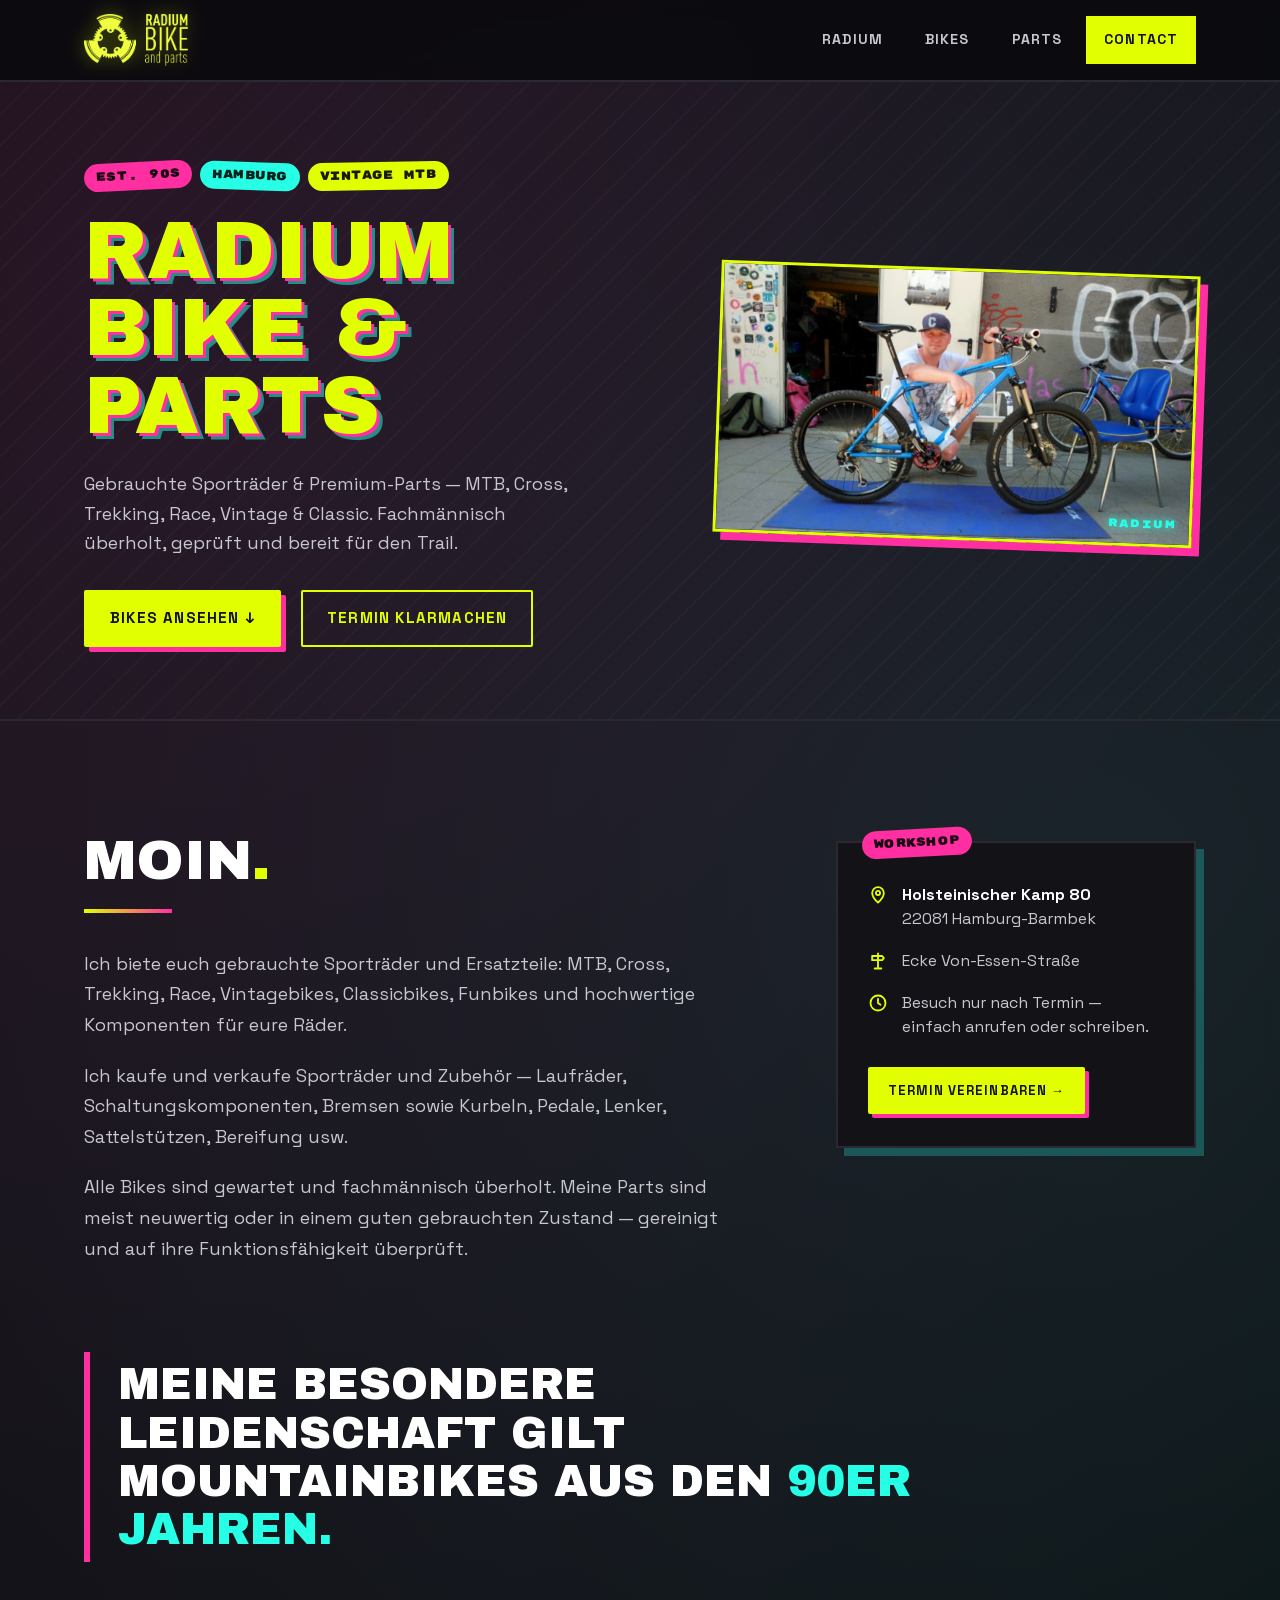
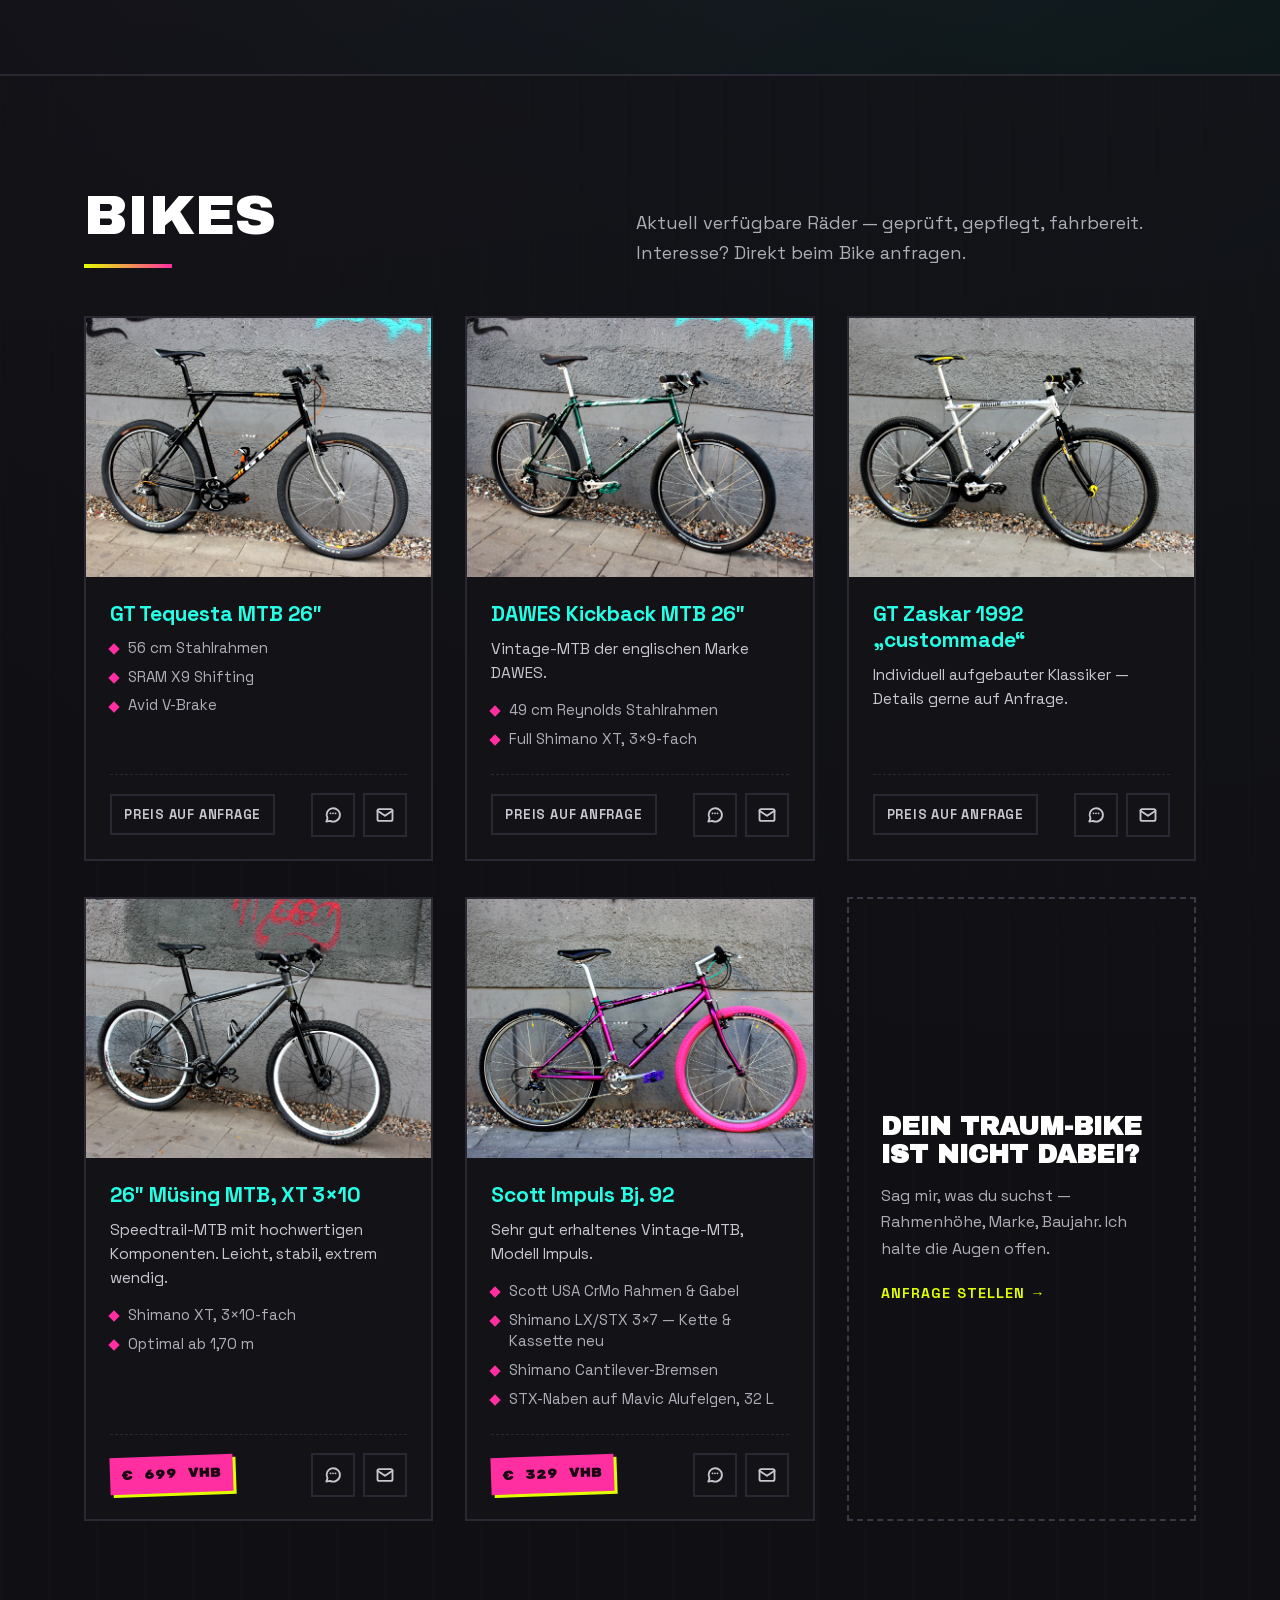
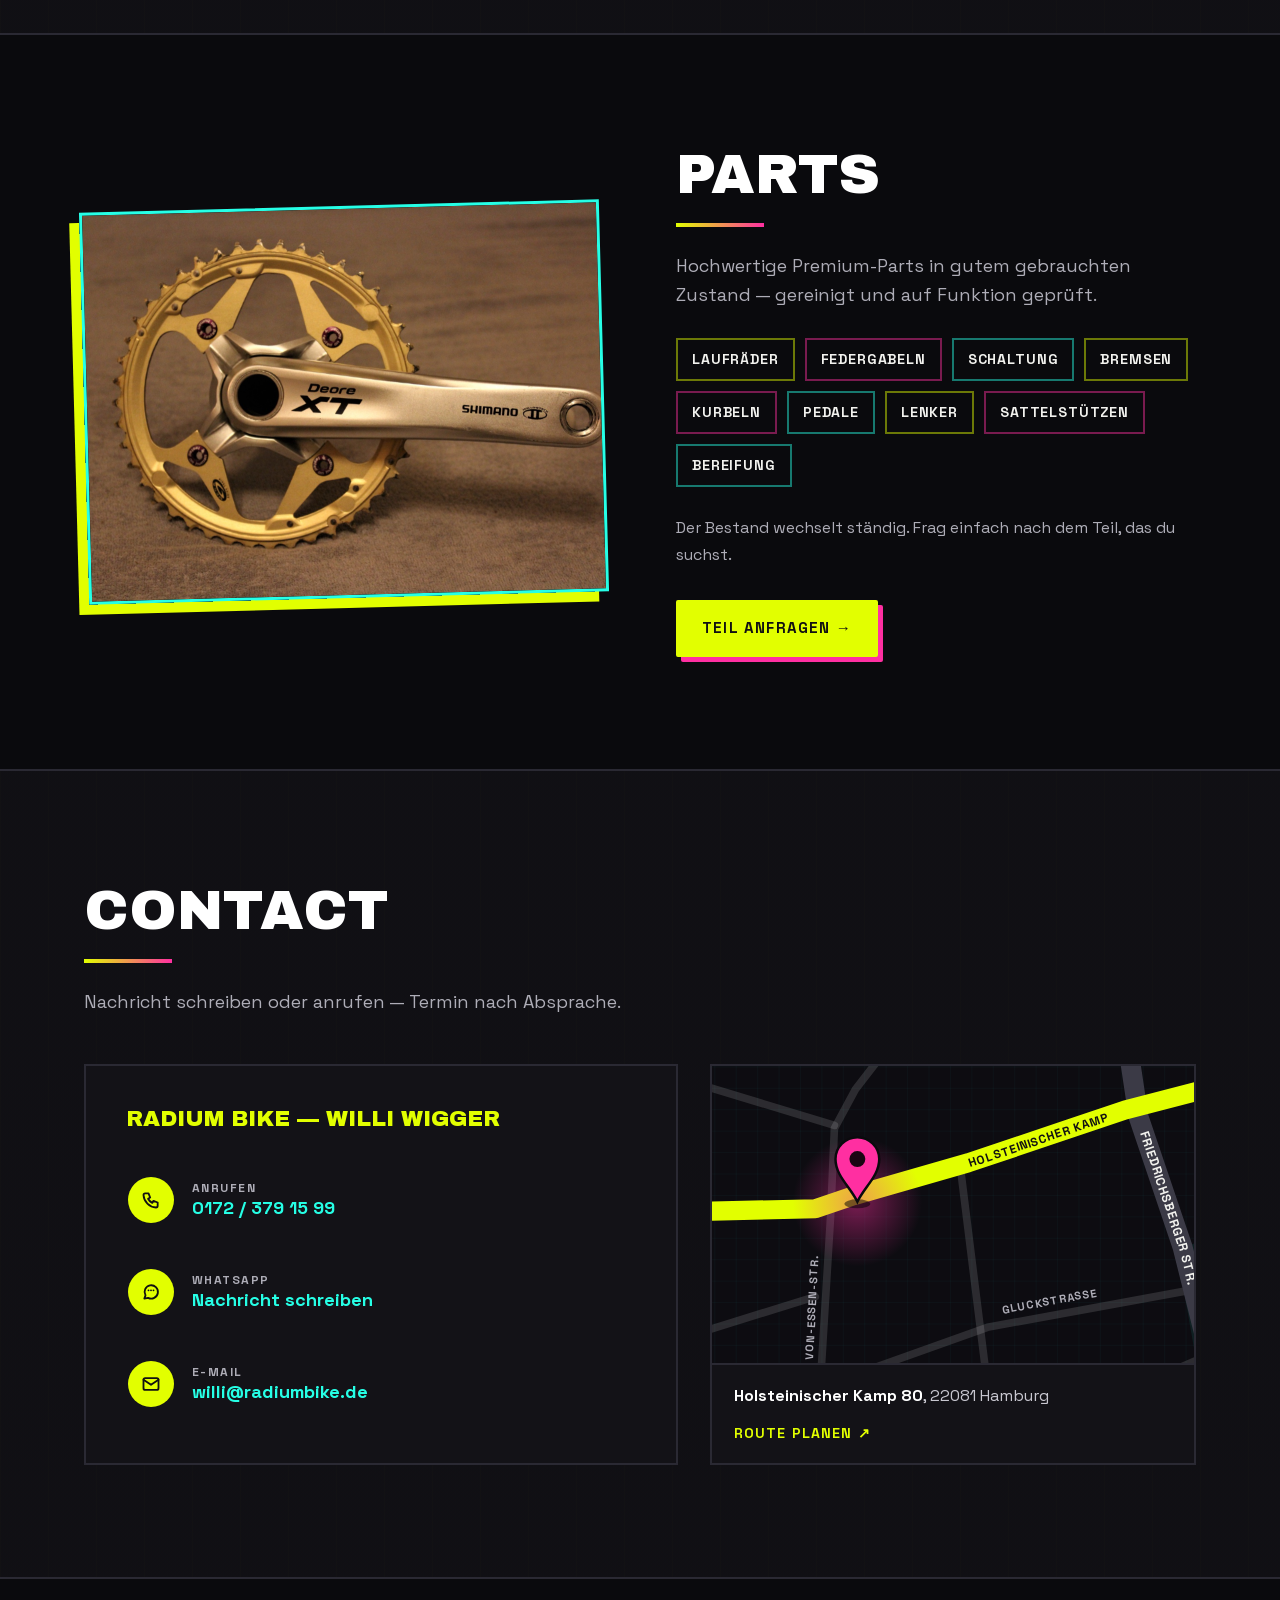
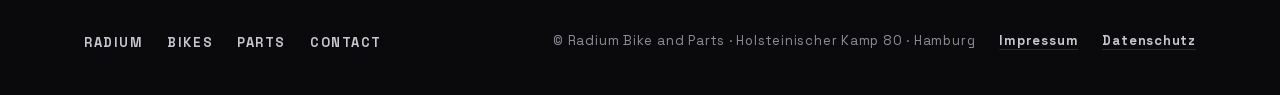
==== index.html @ e215816f "Radium Bike website One-page site (V4 design) with Impressum and Datenschutz, self-hosted fonts, noi" ====
<!DOCTYPE html>
<html lang="de">
<head>
<meta charset="UTF-8">
<meta name="viewport" content="width=device-width, initial-scale=1.0">
<title>Radium Bike &amp; Parts — Vintage MTB Hamburg</title>
<meta name="robots" content="noindex, nofollow">
<meta name="description" content="Gebrauchte Sporträder und Premium-Parts aus Hamburg-Barmbek. MTB, Cross, Trekking, Race, Vintage und Classic — fachmännisch überholt.">
<link rel="icon" href="favicon.ico" sizes="any">
<link rel="icon" type="image/png" href="assets/img/favicon-192.png" sizes="192x192">
<link rel="apple-touch-icon" href="assets/img/apple-touch-icon.png">
<link rel="preload" href="assets/fonts/space-grotesk-latin.woff2" as="font" type="font/woff2" crossorigin>
<link rel="preload" href="assets/fonts/archivo-black-latin.woff2" as="font" type="font/woff2" crossorigin>
<link rel="stylesheet" href="assets/css/style.css">
</head>
<body>

<svg width="0" height="0" style="position:absolute" aria-hidden="true">
  <symbol id="i-pin" viewBox="0 0 24 24"><path d="M12 21s-7-6.2-7-11.5A7 7 0 0 1 19 9.5C19 14.8 12 21 12 21z"/><circle cx="12" cy="9.5" r="2.5"/></symbol>
  <symbol id="i-phone" viewBox="0 0 24 24"><path d="M5 4h4l2 5-2.5 1.5a11 11 0 0 0 5 5L15 13l5 2v4a2 2 0 0 1-2 2A16 16 0 0 1 3 6a2 2 0 0 1 2-2"/></symbol>
  <symbol id="i-mail" viewBox="0 0 24 24"><rect x="3" y="5" width="18" height="14" rx="2"/><path d="m3 7 9 6 9-6"/></symbol>
  <symbol id="i-chat" viewBox="0 0 24 24"><path d="M4 20l1.4-4A8 8 0 1 1 8.5 19z"/><path d="M9 10h.01M12 10h.01M15 10h.01"/></symbol>
  <symbol id="i-clock" viewBox="0 0 24 24"><circle cx="12" cy="12" r="9"/><path d="M12 7v5l3 2"/></symbol>
  <symbol id="i-sign" viewBox="0 0 24 24"><path d="M12 3v18M8 21h8"/><path d="M5 6h12l2 2.5-2 2.5H5z"/></symbol>
</svg>

<header class="site-header">
  <div class="container header-row">
    <a class="logo" href="#top" aria-label="Radium Bike — nach oben"><img src="assets/img/logo.png" alt="Radium Bike"></a>
    <nav aria-label="Hauptnavigation">
      <button class="hamburger" aria-label="Menü öffnen" aria-expanded="false" aria-controls="nav-list">☰</button>
      <ul class="nav-list" id="nav-list">
        <li><a href="#radium">Radium</a></li>
        <li><a href="#bikes">Bikes</a></li>
        <li><a href="#parts">Parts</a></li>
        <li><a href="#contact" class="nav-cta">Contact</a></li>
      </ul>
    </nav>
  </div>
</header>

<main id="top">

  <!-- HERO -->
  <section class="hero">
    <div class="container hero-grid">
      <div class="hero-text">
        <div class="tag-row">
          <span class="sticker pink">Est. 90s</span>
          <span class="sticker cyan">Hamburg</span>
          <span class="sticker yellow">Vintage MTB</span>
        </div>
        <h1 class="display">Radium<br>Bike &amp;<br>Parts</h1>
        <p class="lead">Gebrauchte Sporträder &amp; Premium-Parts — MTB, Cross, Trekking, Race, Vintage &amp; Classic. Fachmännisch überholt, geprüft und bereit für den Trail.</p>
        <div class="btn-row">
          <a class="btn" href="#bikes">Bikes ansehen ↓</a>
          <a class="btn btn-ghost" href="#contact">Termin klarmachen</a>
        </div>
      </div>
      <div class="hero-photo">
        <img src="assets/img/hero-willi.jpg" alt="Willi Wigger mit einem blauen Mountainbike vor seinem Workshop" width="1200" height="676">
      </div>
    </div>
  </section>

  <!-- RADIUM / ABOUT -->
  <section id="radium" class="section">
    <div class="container about-grid">
      <div>
        <h2 class="section-title display">Moin<span class="glow">.</span></h2>
        <div class="divider"></div>
        <div class="prose">
          <p>Ich biete euch gebrauchte Sporträder und Ersatzteile: MTB, Cross, Trekking, Race, Vintagebikes, Classicbikes, Funbikes und hochwertige Komponenten für eure Räder.</p>
          <p>Ich kaufe und verkaufe Sporträder und Zubehör — Laufräder, Schaltungskomponenten, Bremsen sowie Kurbeln, Pedale, Lenker, Sattelstützen, Bereifung usw.</p>
          <p>Alle Bikes sind gewartet und fachmännisch überholt. Meine Parts sind meist neuwertig oder in einem guten gebrauchten Zustand — gereinigt und auf ihre Funktionsfähigkeit überprüft.</p>
        </div>
      </div>
      <aside class="info-card" aria-label="Workshop">
        <span class="sticker pink info-sticker">Workshop</span>
        <ul class="info-list">
          <li><svg class="ico"><use href="#i-pin"/></svg><span><strong>Holsteinischer Kamp 80</strong><br>22081 Hamburg-Barmbek</span></li>
          <li><svg class="ico"><use href="#i-sign"/></svg><span>Ecke Von-Essen-Straße</span></li>
          <li><svg class="ico"><use href="#i-clock"/></svg><span>Besuch nur nach Termin — einfach anrufen oder schreiben.</span></li>
        </ul>
        <a class="btn btn-small" href="#contact">Termin vereinbaren →</a>
      </aside>
    </div>
    <div class="container">
      <blockquote class="pull display">Meine besondere Leidenschaft gilt Mountainbikes aus den <span>90er Jahren.</span></blockquote>
    </div>
  </section>

  <!-- BIKES -->
  <section id="bikes" class="section section-alt">
    <div class="container">
      <div class="section-head">
        <div>
          <h2 class="section-title display">Bikes</h2>
          <div class="divider"></div>
        </div>
        <p class="section-sub">Aktuell verfügbare Räder — geprüft, gepflegt, fahrbereit. Interesse? Direkt beim Bike anfragen.</p>
      </div>

      <div class="grid">
        <article class="card" data-bike="GT Tequesta MTB 26″">
          <div class="thumb"><img src="assets/img/gt-tequesta.jpg" alt="GT Tequesta MTB 26 Zoll, schwarz" loading="lazy" width="1600" height="1067"></div>
          <div class="body">
            <h3>GT Tequesta MTB 26″</h3>
            <ul class="specs">
              <li>56 cm Stahlrahmen</li>
              <li>SRAM X9 Shifting</li>
              <li>Avid V-Brake</li>
            </ul>
            <div class="card-foot">
              <span class="price ask">Preis auf Anfrage</span>
              <div class="card-actions">
                <a class="act wa" href="https://wa.me/491723791599" aria-label="Per WhatsApp anfragen"><svg class="ico"><use href="#i-chat"/></svg></a>
                <a class="act mail" href="mailto:willi@radiumbike.de" aria-label="Per E-Mail anfragen"><svg class="ico"><use href="#i-mail"/></svg></a>
              </div>
            </div>
          </div>
        </article>

        <article class="card" data-bike="DAWES Kickback MTB 26″">
          <div class="thumb"><img src="assets/img/dawes-kickback.jpg" alt="DAWES Kickback MTB 26 Zoll, grün" loading="lazy" width="1600" height="1067"></div>
          <div class="body">
            <h3>DAWES Kickback MTB 26″</h3>
            <p class="card-lead">Vintage-MTB der englischen Marke DAWES.</p>
            <ul class="specs">
              <li>49 cm Reynolds Stahlrahmen</li>
              <li>Full Shimano XT, 3×9-fach</li>
            </ul>
            <div class="card-foot">
              <span class="price ask">Preis auf Anfrage</span>
              <div class="card-actions">
                <a class="act wa" href="https://wa.me/491723791599" aria-label="Per WhatsApp anfragen"><svg class="ico"><use href="#i-chat"/></svg></a>
                <a class="act mail" href="mailto:willi@radiumbike.de" aria-label="Per E-Mail anfragen"><svg class="ico"><use href="#i-mail"/></svg></a>
              </div>
            </div>
          </div>
        </article>

        <article class="card" data-bike="GT Zaskar 1992 custommade">
          <div class="thumb">
            <img src="assets/img/gt-zaskar.jpg" alt="GT Zaskar von 1992, custommade" loading="lazy" width="1600" height="1066">
          </div>
          <div class="body">
            <h3>GT Zaskar 1992 „custommade“</h3>
            <p class="card-lead">Individuell aufgebauter Klassiker — Details gerne auf Anfrage.</p>
            <div class="card-foot">
              <span class="price ask">Preis auf Anfrage</span>
              <div class="card-actions">
                <a class="act wa" href="https://wa.me/491723791599" aria-label="Per WhatsApp anfragen"><svg class="ico"><use href="#i-chat"/></svg></a>
                <a class="act mail" href="mailto:willi@radiumbike.de" aria-label="Per E-Mail anfragen"><svg class="ico"><use href="#i-mail"/></svg></a>
              </div>
            </div>
          </div>
        </article>

        <article class="card" data-bike="26″ Müsing MTB, XT 3×10">
          <div class="thumb">
            <img src="assets/img/muesing-mtb.jpg" alt="Müsing MTB 26 Zoll" loading="lazy" width="1600" height="1066">
          </div>
          <div class="body">
            <h3>26″ Müsing MTB, XT 3×10</h3>
            <p class="card-lead">Speedtrail-MTB mit hochwertigen Komponenten. Leicht, stabil, extrem wendig.</p>
            <ul class="specs">
              <li>Shimano XT, 3×10-fach</li>
              <li>Optimal ab 1,70 m</li>
            </ul>
            <div class="card-foot">
              <span class="price">€ 699 VHB</span>
              <div class="card-actions">
                <a class="act wa" href="https://wa.me/491723791599" aria-label="Per WhatsApp anfragen"><svg class="ico"><use href="#i-chat"/></svg></a>
                <a class="act mail" href="mailto:willi@radiumbike.de" aria-label="Per E-Mail anfragen"><svg class="ico"><use href="#i-mail"/></svg></a>
              </div>
            </div>
          </div>
        </article>

        <article class="card" data-bike="Scott Impuls Bj. 92">
          <div class="thumb">
            <img src="assets/img/scott-impuls.jpg" alt="Scott Impuls von 1992, 47 cm Stahlrahmen" loading="lazy" width="1600" height="1066">
          </div>
          <div class="body">
            <h3>Scott Impuls Bj. 92</h3>
            <p class="card-lead">Sehr gut erhaltenes Vintage-MTB, Modell Impuls.</p>
            <ul class="specs">
              <li>Scott USA CrMo Rahmen &amp; Gabel</li>
              <li>Shimano LX/STX 3×7 — Kette &amp; Kassette neu</li>
              <li>Shimano Cantilever-Bremsen</li>
              <li>STX-Naben auf Mavic Alufelgen, 32 L</li>
            </ul>
            <div class="card-foot">
              <span class="price">€ 329 VHB</span>
              <div class="card-actions">
                <a class="act wa" href="https://wa.me/491723791599" aria-label="Per WhatsApp anfragen"><svg class="ico"><use href="#i-chat"/></svg></a>
                <a class="act mail" href="mailto:willi@radiumbike.de" aria-label="Per E-Mail anfragen"><svg class="ico"><use href="#i-mail"/></svg></a>
              </div>
            </div>
          </div>
        </article>

        <a class="card card-cta" href="#contact">
          <h3>Dein Traum-Bike ist nicht dabei?</h3>
          <p>Sag mir, was du suchst — Rahmenhöhe, Marke, Baujahr. Ich halte die Augen offen.</p>
          <span class="card-cta-link">Anfrage stellen →</span>
        </a>
      </div>
    </div>
  </section>

  <!-- PARTS -->
  <section id="parts" class="section">
    <div class="container parts-grid">
      <div class="parts-photo">
        <img src="assets/img/parts.jpg" alt="Fahrradteile im Workshop" loading="lazy" width="1600" height="1066">
      </div>
      <div>
        <h2 class="section-title display">Parts</h2>
        <div class="divider"></div>
        <p class="section-sub">Hochwertige Premium-Parts in gutem gebrauchten Zustand — gereinigt und auf Funktion geprüft.</p>
        <ul class="part-tags" aria-label="Teile-Kategorien">
          <li>Laufräder</li>
          <li>Federgabeln</li>
          <li>Schaltung</li>
          <li>Bremsen</li>
          <li>Kurbeln</li>
          <li>Pedale</li>
          <li>Lenker</li>
          <li>Sattelstützen</li>
          <li>Bereifung</li>
        </ul>
        <p class="parts-note">Der Bestand wechselt ständig. Frag einfach nach dem Teil, das du suchst.</p>
        <a class="btn" href="#contact">Teil anfragen →</a>
      </div>
    </div>
  </section>

  <!-- CONTACT -->
  <section id="contact" class="section section-alt">
    <div class="container">
      <h2 class="section-title display">Contact</h2>
      <div class="divider"></div>
      <p class="section-sub">Nachricht schreiben oder anrufen — Termin nach Absprache.</p>

      <div class="contact-grid">
        <div class="contact-panel">
          <h3 class="display">Radium Bike — Willi Wigger</h3>
          <a class="contact-row" href="tel:+491723791599">
            <span class="icon"><svg class="ico"><use href="#i-phone"/></svg></span>
            <span><small>Anrufen</small>0172 / 379 15 99</span>
          </a>
          <a class="contact-row" href="https://wa.me/491723791599">
            <span class="icon"><svg class="ico"><use href="#i-chat"/></svg></span>
            <span><small>WhatsApp</small>Nachricht schreiben</span>
          </a>
          <a class="contact-row" href="mailto:willi@radiumbike.de">
            <span class="icon"><svg class="ico"><use href="#i-mail"/></svg></span>
            <span><small>E-Mail</small>willi@radiumbike.de</span>
          </a>
        </div>

        <a class="map-card" href="https://www.openstreetmap.org/search?query=Holsteinischer%20Kamp%2080%2C%2022081%20Hamburg" target="_blank" rel="noopener">
          <div class="map-art" aria-hidden="true">
            <svg class="map-svg" viewBox="330 160 1260 790" preserveAspectRatio="xMidYMid slice">
              <defs>
                <pattern id="map-grid" width="56" height="56" patternUnits="userSpaceOnUse">
                  <path d="M56 0H0V56" fill="none" stroke="rgba(38,255,230,.07)" stroke-width="2"/>
                </pattern>
                <radialGradient id="map-glow">
                  <stop offset="0" stop-color="#ff2fa1" stop-opacity=".45"/>
                  <stop offset="1" stop-color="#ff2fa1" stop-opacity="0"/>
                </radialGradient>
              </defs>
              <rect width="1640" height="1018" fill="#0d0c11"/>
              <rect width="1640" height="1018" fill="url(#map-grid)"/>
              <!-- park -->
              <path class="park" d="M1545 650 L1640 610 L1640 1018 L1610 1018 Z"/>
              <!-- side streets (unlabelled context) -->
              <g class="street">
                <path d="M0 125 L650 322"/>
                <path d="M440 20 L790 108"/>
                <path d="M612 1018 L640 560 L650 330 L705 228 L790 118 L850 0"/>
                <path d="M100 925 L600 770"/>
                <path d="M580 1018 L1050 850 L1640 742"/>
                <path d="M978 422 L1052 1018"/>
                <path d="M0 605 L110 1018"/>
                <path d="M1420 1012 L1640 918"/>
                <path d="M1440 140 L1640 105"/>
              </g>
              <!-- Friedrichsberger Straße (major road) -->
              <path id="map-fb" class="street-major" d="M1400 0 L1445 300 L1560 640 L1640 960"/>
              <!-- Holsteinischer Kamp (highlighted) -->
              <path id="map-hk" class="street-main" d="M0 528 L260 548 L600 540 L700 506 L1000 420 L1410 282 L1640 222"/>
              <!-- labels: main roads carry their name inside the road band -->
              <g class="label">
                <text class="on-main" dominant-baseline="central"><textPath href="#map-hk" startOffset="1020">Holsteinischer Kamp</textPath></text>
                <text class="on-major" dominant-baseline="central"><textPath href="#map-fb" startOffset="345">Friedrichsberger Str.</textPath></text>
                <text transform="translate(594 935) rotate(-87)">Von-Essen-Str.</text>
                <text transform="translate(1090 815) rotate(-10.5)">Gluckstraße</text>
              </g>
              <!-- pin: Holsteinischer Kamp 80, corner Von-Essen-Straße -->
              <g transform="translate(710 522) scale(1.3)">
                <circle r="130" fill="url(#map-glow)"/>
                <ellipse cx="0" cy="4" rx="26" ry="9" fill="rgba(0,0,0,.5)"/>
                <path d="M0 0 C-14 -30 -44 -52 -44 -86 A44 44 0 0 1 44 -86 C44 -52 14 -30 0 0 Z" fill="#ff2fa1" stroke="#0a0a0d" stroke-width="5"/>
                <circle cx="0" cy="-86" r="16" fill="#1a0512"/>
              </g>
            </svg>
          </div>
          <div class="map-info">
            <span><strong>Holsteinischer Kamp 80</strong>, 22081 Hamburg</span>
            <span class="map-link">Route planen ↗</span>
          </div>
        </a>
      </div>
    </div>
  </section>

</main>

<footer class="site-footer">
  <div class="container footer-row">
    <ul class="footer-nav">
      <li><a href="#radium">Radium</a></li>
      <li><a href="#bikes">Bikes</a></li>
      <li><a href="#parts">Parts</a></li>
      <li><a href="#contact">Contact</a></li>
    </ul>
    <div class="footer-legal">
      <p>© Radium Bike and Parts · Holsteinischer Kamp 80 · Hamburg</p>
      <a href="impressum.html">Impressum</a>
      <a href="datenschutz.html">Datenschutz</a>
    </div>
  </div>
</footer>

<script>
  // Mobile menu
  const navList = document.querySelector('.nav-list');
  const hamburger = document.querySelector('.hamburger');
  hamburger.addEventListener('click', () => {
    const open = navList.classList.toggle('open');
    hamburger.setAttribute('aria-expanded', open);
  });
  navList.querySelectorAll('a').forEach(a => a.addEventListener('click', () => {
    navList.classList.remove('open');
    hamburger.setAttribute('aria-expanded', 'false');
  }));

  // Prefill inquiry links with the bike name
  document.querySelectorAll('.card[data-bike]').forEach(card => {
    const text = `Moin Willi, ich interessiere mich für das ${card.dataset.bike}. Ist es noch zu haben?`;
    card.querySelector('.act.wa').href = 'https://wa.me/491723791599?text=' + encodeURIComponent(text);
    card.querySelector('.act.mail').href =
      'mailto:willi@radiumbike.de?subject=' + encodeURIComponent('Anfrage: ' + card.dataset.bike) +
      '&body=' + encodeURIComponent(text);
  });

  // Scroll-spy: highlight the section currently in view
  const navLinks = [...navList.querySelectorAll('a')];
  const sections = [...document.querySelectorAll('main section[id]')];
  function updateActive() {
    const line = window.innerHeight * 0.4;
    const atBottom = window.innerHeight + window.scrollY >= document.documentElement.scrollHeight - 4;
    let current = atBottom ? sections[sections.length - 1] : null;
    if (!current) sections.forEach(s => { if (s.getBoundingClientRect().top <= line) current = s; });
    navLinks.forEach(l => l.classList.toggle('active', !!current && l.getAttribute('href') === '#' + current.id));
  }
  window.addEventListener('scroll', updateActive, { passive: true });
  window.addEventListener('resize', updateActive);
  updateActive();
</script>
</body>
</html>
---- assets/css/style.css ----
/* Self-hosted fonts (latin subset, SIL Open Font License) — no requests to Google */
@font-face{font-family:'Archivo Black';font-style:normal;font-weight:400;font-display:swap;
  src:url('../fonts/archivo-black-latin.woff2') format('woff2');}
@font-face{font-family:'Rubik Mono One';font-style:normal;font-weight:400;font-display:swap;
  src:url('../fonts/rubik-mono-one-latin.woff2') format('woff2');}
@font-face{font-family:'Space Grotesk';font-style:normal;font-weight:300 700;font-display:swap;
  src:url('../fonts/space-grotesk-latin.woff2') format('woff2');}

:root{
  --black:#0a0a0d;
  --panel:#131217;
  --panel-2:#0f0e13;
  --neon-yellow:#e2ff00;
  --neon-pink:#ff2fa1;
  --neon-cyan:#26ffe6;
  --line:#2a2933;
  --text:#f2f2ee;
  --text-2:#c8c7d0;
  --text-3:#aeadb7;
  --gutter:24px;
  --header-h:82px;
  --section-y:112px;
}
*{box-sizing:border-box;}
html{scroll-behavior:smooth;scroll-padding-top:var(--header-h);}
@media (prefers-reduced-motion:reduce){html{scroll-behavior:auto;}*{transition:none !important;}}
body{
  margin:0;background:var(--black);color:var(--text);
  font-family:'Space Grotesk',sans-serif;font-size:17px;line-height:1.65;
  background-image:
    radial-gradient(circle at 15% 6%, rgba(255,47,161,.12), transparent 40%),
    radial-gradient(circle at 85% 18%, rgba(38,255,230,.10), transparent 45%);
  background-repeat:no-repeat;
}
a{color:inherit;text-decoration:none;}
img{max-width:100%;height:auto;display:block;}
ul{list-style:none;margin:0;padding:0;}
.display{font-family:'Archivo Black',sans-serif;text-transform:uppercase;font-weight:400;}
:focus-visible{outline:3px solid var(--neon-cyan);outline-offset:3px;}
.ico{width:20px;height:20px;fill:none;stroke:currentColor;stroke-width:2.2;stroke-linecap:round;stroke-linejoin:round;flex-shrink:0;}

.container{max-width:1160px;margin:0 auto;padding-inline:var(--gutter);}

/* HEADER */
.site-header{
  position:sticky;top:0;z-index:900;
  background:rgba(10,10,13,.88);backdrop-filter:blur(8px);-webkit-backdrop-filter:blur(8px);
  border-bottom:2px solid var(--line);
}
.header-row{position:relative;display:flex;align-items:center;justify-content:space-between;gap:16px;padding-block:14px;}
.logo img{height:52px;width:auto;filter:drop-shadow(0 0 10px rgba(226,255,0,.35));}
.nav-list{display:flex;gap:6px;}
.nav-list a{
  display:block;padding:10px 16px;font-weight:700;font-size:14px;letter-spacing:.08em;
  color:var(--text-2);border:2px solid transparent;text-transform:uppercase;transition:color .15s,border-color .15s;
}
.nav-list a:hover{color:var(--neon-cyan);}
.nav-list a.active{border-color:var(--neon-yellow);color:var(--neon-yellow);}
.nav-list a.nav-cta{background:var(--neon-yellow);color:#111;border-color:var(--neon-yellow);}
.nav-list a.nav-cta:hover,.nav-list a.nav-cta.active{background:transparent;color:var(--neon-yellow);}
.hamburger{display:none;background:none;border:0;color:var(--neon-yellow);font-size:28px;line-height:1;cursor:pointer;padding:6px 8px;}

/* BUTTONS */
.btn{
  display:inline-flex;align-items:center;gap:10px;
  background:var(--neon-yellow);color:#111;border:2px solid var(--neon-yellow);
  font-weight:700;font-size:15px;letter-spacing:.08em;text-transform:uppercase;
  padding:14px 24px;border-radius:2px;
  box-shadow:5px 5px 0 var(--neon-pink);transition:transform .15s, box-shadow .15s;
}
.btn:hover{transform:translate(-2px,-2px);box-shadow:7px 7px 0 var(--neon-pink);}
.btn-ghost{background:transparent;color:var(--neon-yellow);box-shadow:none;}
.btn-ghost:hover{box-shadow:5px 5px 0 var(--neon-cyan);}
.btn-small{font-size:13px;padding:11px 18px;box-shadow:4px 4px 0 var(--neon-pink);}
.btn-row{display:flex;flex-wrap:wrap;gap:18px 20px;}

/* STICKERS */
.sticker{
  font-family:'Rubik Mono One',sans-serif;font-size:12px;letter-spacing:.02em;line-height:1.3;
  padding:6px 12px;border-radius:20px;transform:rotate(-3deg);display:inline-block;text-transform:uppercase;
}
.sticker.pink{background:var(--neon-pink);color:#1a0512;}
.sticker.cyan{background:var(--neon-cyan);color:#03211d;transform:rotate(2deg);}
.sticker.yellow{background:var(--neon-yellow);color:#1a1a00;transform:rotate(-1deg);}

/* HERO */
.hero{
  position:relative;overflow:hidden;padding:80px 0 72px;
  background:repeating-linear-gradient(135deg, rgba(255,255,255,.025) 0 2px, transparent 2px 22px);
  border-bottom:2px solid var(--line);
}
.hero-grid{display:grid;grid-template-columns:1.1fr .9fr;gap:48px;align-items:center;}
.tag-row{display:flex;gap:8px;flex-wrap:wrap;margin-bottom:22px;}
.hero h1{
  font-size:clamp(44px, 6.4vw, 84px);line-height:.95;margin:0 0 24px;
  color:var(--neon-yellow);
  text-shadow:3px 3px 0 var(--neon-pink), 6px 6px 0 rgba(38,255,230,.5);
}
.lead{color:var(--text-2);font-size:18px;max-width:500px;margin:0 0 32px;}
.hero-photo{
  position:relative;border:3px solid var(--neon-yellow);
  box-shadow:8px 8px 0 var(--neon-pink);transform:rotate(2deg);overflow:hidden;
}
.hero-photo img{width:100%;filter:contrast(1.08) saturate(1.15);}
.hero-photo::after{
  content:'RADIUM';font-family:'Rubik Mono One',sans-serif;font-size:11px;
  position:absolute;bottom:10px;right:12px;color:var(--neon-cyan);
  letter-spacing:.15em;text-shadow:0 0 8px rgba(38,255,230,.8);
}

/* SECTIONS */
.section{padding-block:var(--section-y);border-bottom:2px solid var(--line);}
.section-alt{background:
  linear-gradient(rgba(19,18,23,.7), rgba(19,18,23,.7)),
  repeating-linear-gradient(90deg, rgba(226,255,0,.03) 0 1px, transparent 1px 48px);}
.section-title{font-size:clamp(34px, 4.6vw, 56px);line-height:1;margin:0;color:#fff;}
.section-title .glow{color:var(--neon-yellow);}
.divider{height:4px;width:88px;background:linear-gradient(90deg,var(--neon-yellow),var(--neon-pink));margin-top:20px;}
.section-sub{color:var(--text-3);font-size:18px;max-width:560px;margin:24px 0 48px;}
.section-head{display:flex;justify-content:space-between;align-items:flex-end;gap:24px 48px;flex-wrap:wrap;margin-bottom:48px;}
.section-head .section-sub{margin:0;}

/* ABOUT */
.about-grid{display:grid;grid-template-columns:1fr 360px;gap:72px;align-items:start;}
.prose{margin-top:36px;max-width:640px;}
.prose p{color:var(--text-2);font-size:18px;line-height:1.7;margin:0;}
.prose p + p{margin-top:20px;}
.info-card{
  position:relative;background:var(--panel);border:2px solid var(--line);
  padding:40px 30px 32px;margin-top:8px;box-shadow:8px 8px 0 rgba(38,255,230,.25);
}
.info-sticker{position:absolute;top:-14px;left:24px;}
.info-list{display:grid;gap:18px;margin-bottom:28px;}
.info-list li{display:flex;gap:14px;align-items:flex-start;color:var(--text-2);font-size:16px;line-height:1.5;}
.info-list .ico{color:var(--neon-yellow);margin-top:2px;}
.info-list strong{color:#fff;}
.pull{
  margin:88px 0 0;padding:8px 0 8px 28px;border-left:6px solid var(--neon-pink);
  font-size:clamp(26px, 3.6vw, 44px);line-height:1.1;color:#fff;max-width:900px;
}
.pull span{color:var(--neon-cyan);}

/* BIKE CARDS */
.grid{display:grid;grid-template-columns:repeat(auto-fill,minmax(300px,1fr));gap:36px 32px;}
.card{
  background:var(--panel);border:2px solid var(--line);position:relative;
  display:flex;flex-direction:column;
  transition:transform .2s ease, border-color .2s ease, box-shadow .2s ease;
}
.card:hover{transform:rotate(-.6deg) translateY(-6px);border-color:var(--neon-cyan);box-shadow:8px 8px 0 rgba(255,47,161,.5);}
.card:nth-child(even):hover{transform:rotate(.6deg) translateY(-6px);}
.thumb{position:relative;aspect-ratio:4/3;overflow:hidden;background:#111;}
.thumb img{width:100%;height:100%;object-fit:cover;filter:saturate(1.1) contrast(1.05);transition:transform .4s ease;}
.card:hover .thumb img{transform:scale(1.04);}
.card .body{padding:24px 24px 22px;display:flex;flex-direction:column;flex:1;}
.card h3{font-family:'Space Grotesk',sans-serif;font-weight:700;font-size:21px;line-height:1.25;margin:0 0 10px;color:var(--neon-cyan);}
.card-lead{margin:0 0 14px;font-size:15.5px;line-height:1.55;color:var(--text-2);}
.specs{display:grid;gap:7px;margin-bottom:24px;}
.specs li{position:relative;padding-left:18px;font-size:15px;line-height:1.45;color:var(--text-3);}
.specs li::before{content:'';position:absolute;left:0;top:.55em;width:8px;height:8px;background:var(--neon-pink);transform:rotate(45deg);}
.card-foot{margin-top:auto;display:flex;align-items:center;justify-content:space-between;gap:12px;padding-top:18px;border-top:1px dashed var(--line);}
.price{
  background:var(--neon-pink);color:#1a0512;
  font-family:'Rubik Mono One',sans-serif;font-size:13px;padding:8px 12px;white-space:nowrap;
  transform:rotate(-2deg);box-shadow:3px 3px 0 var(--neon-yellow);
}
.price.ask{background:transparent;color:var(--text-2);box-shadow:none;border:2px solid var(--line);font-family:'Space Grotesk',sans-serif;font-weight:700;font-size:13px;letter-spacing:.06em;text-transform:uppercase;transform:none;}
.card-actions{display:flex;gap:8px;}
.act{
  width:44px;height:44px;display:flex;align-items:center;justify-content:center;
  border:2px solid var(--line);color:var(--text-2);transition:border-color .15s,color .15s,background .15s;
}
.act:hover{border-color:var(--neon-yellow);color:#111;background:var(--neon-yellow);}

.card-cta{
  justify-content:center;gap:14px;padding:40px 32px;border-style:dashed;border-color:#3a3945;background:transparent;
}
.card-cta h3{font-family:'Archivo Black',sans-serif;text-transform:uppercase;font-size:26px;line-height:1.1;color:#fff;margin:0;}
.card-cta p{margin:0;color:var(--text-3);font-size:16px;}
.card-cta-link{font-weight:700;letter-spacing:.08em;text-transform:uppercase;font-size:14px;color:var(--neon-yellow);margin-top:6px;}
.card-cta:hover{border-color:var(--neon-yellow);}

/* PARTS */
.parts-grid{display:grid;grid-template-columns:1fr 1fr;gap:72px;align-items:center;}
.parts-photo{border:3px solid var(--neon-cyan);box-shadow:-10px 10px 0 var(--neon-yellow);transform:rotate(-1.5deg);overflow:hidden;}
.parts-photo img{width:100%;aspect-ratio:4/3;object-fit:cover;}
#parts .section-sub{margin-bottom:28px;}
.part-tags{display:flex;flex-wrap:wrap;gap:10px;margin-bottom:28px;}
.part-tags li{
  border:2px solid var(--line);padding:8px 14px;font-weight:700;font-size:14px;letter-spacing:.06em;text-transform:uppercase;color:var(--text);
  transition:border-color .15s,color .15s;
}
.part-tags li:nth-child(3n+1){border-color:rgba(226,255,0,.45);}
.part-tags li:nth-child(3n+2){border-color:rgba(255,47,161,.45);}
.part-tags li:nth-child(3n){border-color:rgba(38,255,230,.45);}
.parts-note{color:var(--text-3);font-size:16px;margin:0 0 32px;}

/* CONTACT */
.contact-grid{display:grid;grid-template-columns:1.1fr .9fr;gap:32px;align-items:stretch;}
.contact-panel{border:2px solid var(--line);background:var(--panel);padding:40px;display:flex;flex-direction:column;gap:14px;}
.contact-panel h3{margin:0 0 14px;color:var(--neon-yellow);font-size:22px;line-height:1.2;}
.contact-row{
  display:flex;gap:18px;align-items:center;padding:14px 16px;margin-inline:-16px;
  border:2px solid transparent;transition:border-color .15s,background .15s;
}
.contact-row:hover{border-color:var(--neon-cyan);background:rgba(38,255,230,.05);}
.contact-row .icon{
  width:46px;height:46px;flex-shrink:0;display:flex;align-items:center;justify-content:center;
  background:var(--neon-yellow);color:#111;border-radius:50%;
}
.contact-row > span:last-child{display:flex;flex-direction:column;font-size:18px;font-weight:700;color:var(--neon-cyan);line-height:1.35;}
.contact-row small{font-size:12px;font-weight:700;letter-spacing:.12em;text-transform:uppercase;color:var(--text-3);}

.map-card{display:flex;flex-direction:column;border:2px solid var(--line);background:var(--panel);transition:border-color .15s;}
.map-card:hover{border-color:var(--neon-yellow);}
.map-art{position:relative;flex:1;min-height:260px;overflow:hidden;background:#0d0c11;}
.map-svg{position:absolute;inset:0;width:100%;height:100%;display:block;}
.map-svg .park{fill:rgba(38,255,230,.08);}
.map-svg .street path{fill:none;stroke:rgba(255,255,255,.13);stroke-width:20;stroke-linecap:round;stroke-linejoin:round;}
.map-svg .street-major{fill:none;stroke:#3b3a46;stroke-width:52;stroke-linecap:round;stroke-linejoin:round;}
.map-svg .street-main{fill:none;stroke:var(--neon-yellow);stroke-width:50;stroke-linecap:round;stroke-linejoin:round;}
.map-svg .label text{font-family:'Space Grotesk',sans-serif;font-weight:700;font-size:29px;letter-spacing:.08em;text-transform:uppercase;fill:#aeadb7;}
.map-svg .label .on-main{fill:#111;font-size:31px;letter-spacing:.04em;}
.map-svg .label .on-major{fill:#f2f2ee;font-size:33px;letter-spacing:.04em;}
.map-info{display:flex;justify-content:space-between;align-items:center;gap:12px;flex-wrap:wrap;padding:18px 22px;border-top:2px solid var(--line);color:var(--text-2);font-size:16px;}
.map-info strong{color:#fff;}
.map-link{font-weight:700;font-size:14px;letter-spacing:.08em;text-transform:uppercase;color:var(--neon-yellow);}

/* FOOTER */
.site-footer{padding:48px 0 40px;}
.footer-row{display:flex;align-items:center;justify-content:space-between;gap:24px;flex-wrap:wrap;}
.footer-nav{display:flex;gap:24px;flex-wrap:wrap;}
.footer-nav a{font-weight:700;font-size:13px;letter-spacing:.12em;text-transform:uppercase;color:var(--text-2);}
.footer-nav a:hover{color:var(--neon-cyan);}
.footer-legal{display:flex;align-items:center;gap:8px 24px;flex-wrap:wrap;}
.footer-legal p{margin:0;color:#8f8e98;font-size:13px;letter-spacing:.06em;}
.footer-legal a{font-size:13px;font-weight:700;letter-spacing:.06em;color:var(--text-2);text-decoration:underline;text-decoration-color:var(--line);text-underline-offset:4px;}
.footer-legal a:hover{color:var(--neon-cyan);text-decoration-color:currentColor;}

/* RESPONSIVE */
@media (max-width:980px){
  :root{--section-y:88px;}
  .about-grid{grid-template-columns:1fr;gap:48px;}
  .info-card{max-width:480px;}
  .parts-grid{grid-template-columns:1fr;gap:48px;}
  .parts-photo{max-width:560px;}
  .contact-grid{grid-template-columns:1fr;}
}
@media (max-width:820px){
  .hero{padding:48px 0 56px;}
  .hero-grid{grid-template-columns:1fr;gap:40px;}
  .hero-photo{transform:rotate(1deg);box-shadow:7px 7px 0 var(--neon-pink);}
}
@media (max-width:720px){
  :root{--gutter:20px;--header-h:70px;--section-y:64px;}
  .hamburger{display:block;}
  .logo img{height:42px;}
  .nav-list{
    display:none;position:absolute;top:calc(100% + 2px);left:calc(-1 * var(--gutter));right:calc(-1 * var(--gutter));
    flex-direction:column;gap:4px;background:var(--black);border-bottom:2px solid var(--line);padding:10px var(--gutter) 16px;
  }
  .nav-list.open{display:flex;}
  .nav-list a{text-align:center;padding:14px;}
  .btn-row .btn{flex:1 1 auto;justify-content:center;}
  .prose p{font-size:17px;}
  .section-sub{font-size:17px;margin:20px 0 36px;}
  .section-head{margin-bottom:36px;}
  .pull{margin-top:56px;padding-left:20px;border-left-width:5px;}
  .grid{grid-template-columns:1fr;gap:28px;}
  .card:hover,.card:nth-child(even):hover{transform:none;}
  .contact-panel{padding:28px 22px;}
  .map-art{min-height:0;aspect-ratio:1260/790;flex:none;}
  .contact-row > span:last-child{font-size:16px;}
  .footer-row{flex-direction:column;align-items:flex-start;}
}

/* LEGAL PAGES */
.legal{border-bottom:2px solid var(--line);min-height:calc(100vh - 260px);}
.back-link{display:inline-block;margin-bottom:32px;font-weight:700;font-size:14px;letter-spacing:.08em;text-transform:uppercase;color:var(--neon-yellow);}
.back-link:hover{color:var(--neon-cyan);}
.legal-body{max-width:680px;margin-top:40px;}
.legal-body h2{font-size:15px;font-weight:700;letter-spacing:.1em;text-transform:uppercase;color:var(--neon-cyan);margin:40px 0 10px;}
.legal-body h2:first-child{margin-top:0;}
.legal-body p{margin:0;color:var(--text-2);font-size:17px;line-height:1.7;}
.legal-body a{color:var(--neon-cyan);font-weight:700;}
.legal-body .todo{display:inline-block;background:rgba(255,47,161,.12);border:1px dashed var(--neon-pink);color:#ffb3dc;padding:6px 10px;font-size:15px;}
.legal-note{margin-top:56px !important;padding-top:20px;border-top:1px dashed var(--line);font-size:14px !important;color:var(--text-3) !important;}
.legal-body p + p{margin-top:12px;}
.legal-body ul{margin:12px 0;display:grid;gap:6px;}
.legal-body li{position:relative;padding-left:18px;color:var(--text-2);font-size:17px;line-height:1.55;}
.legal-body li::before{content:'';position:absolute;left:0;top:.6em;width:7px;height:7px;background:var(--neon-pink);transform:rotate(45deg);}
.legal-body strong{color:#fff;}
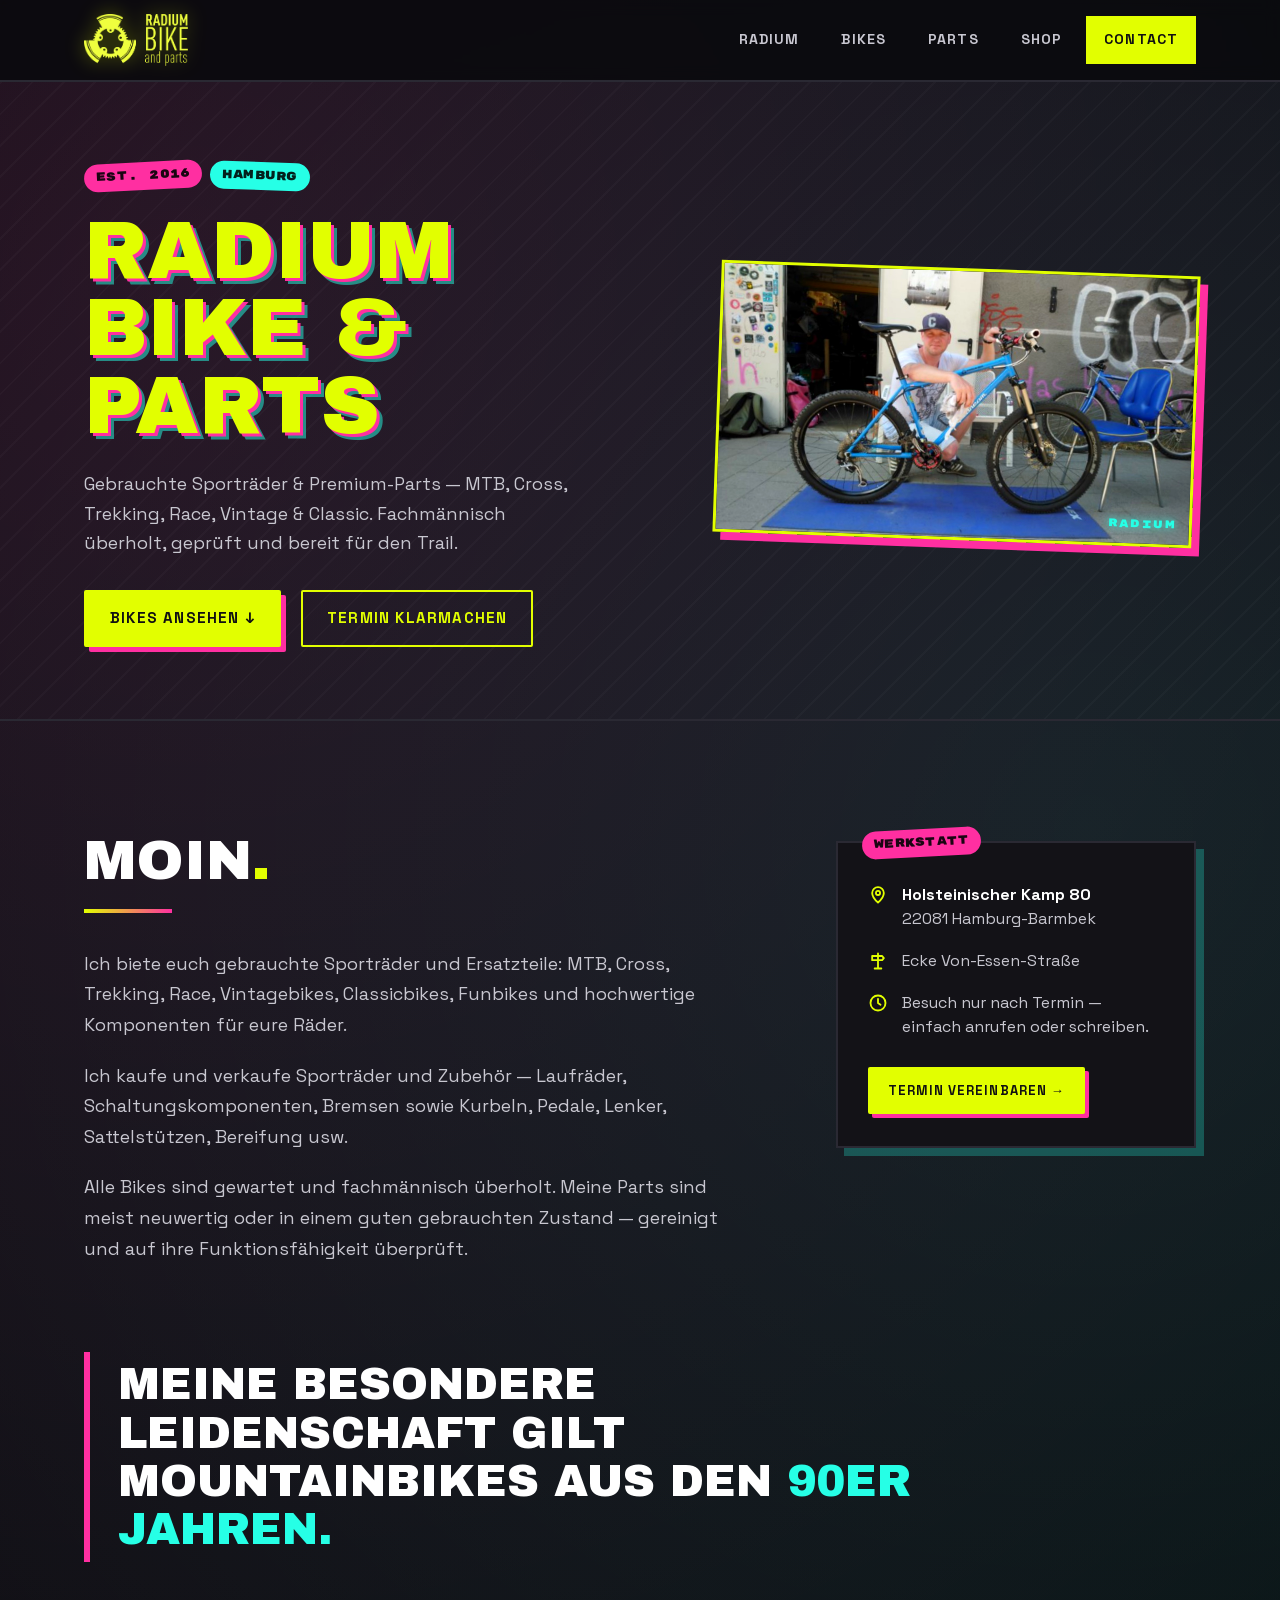
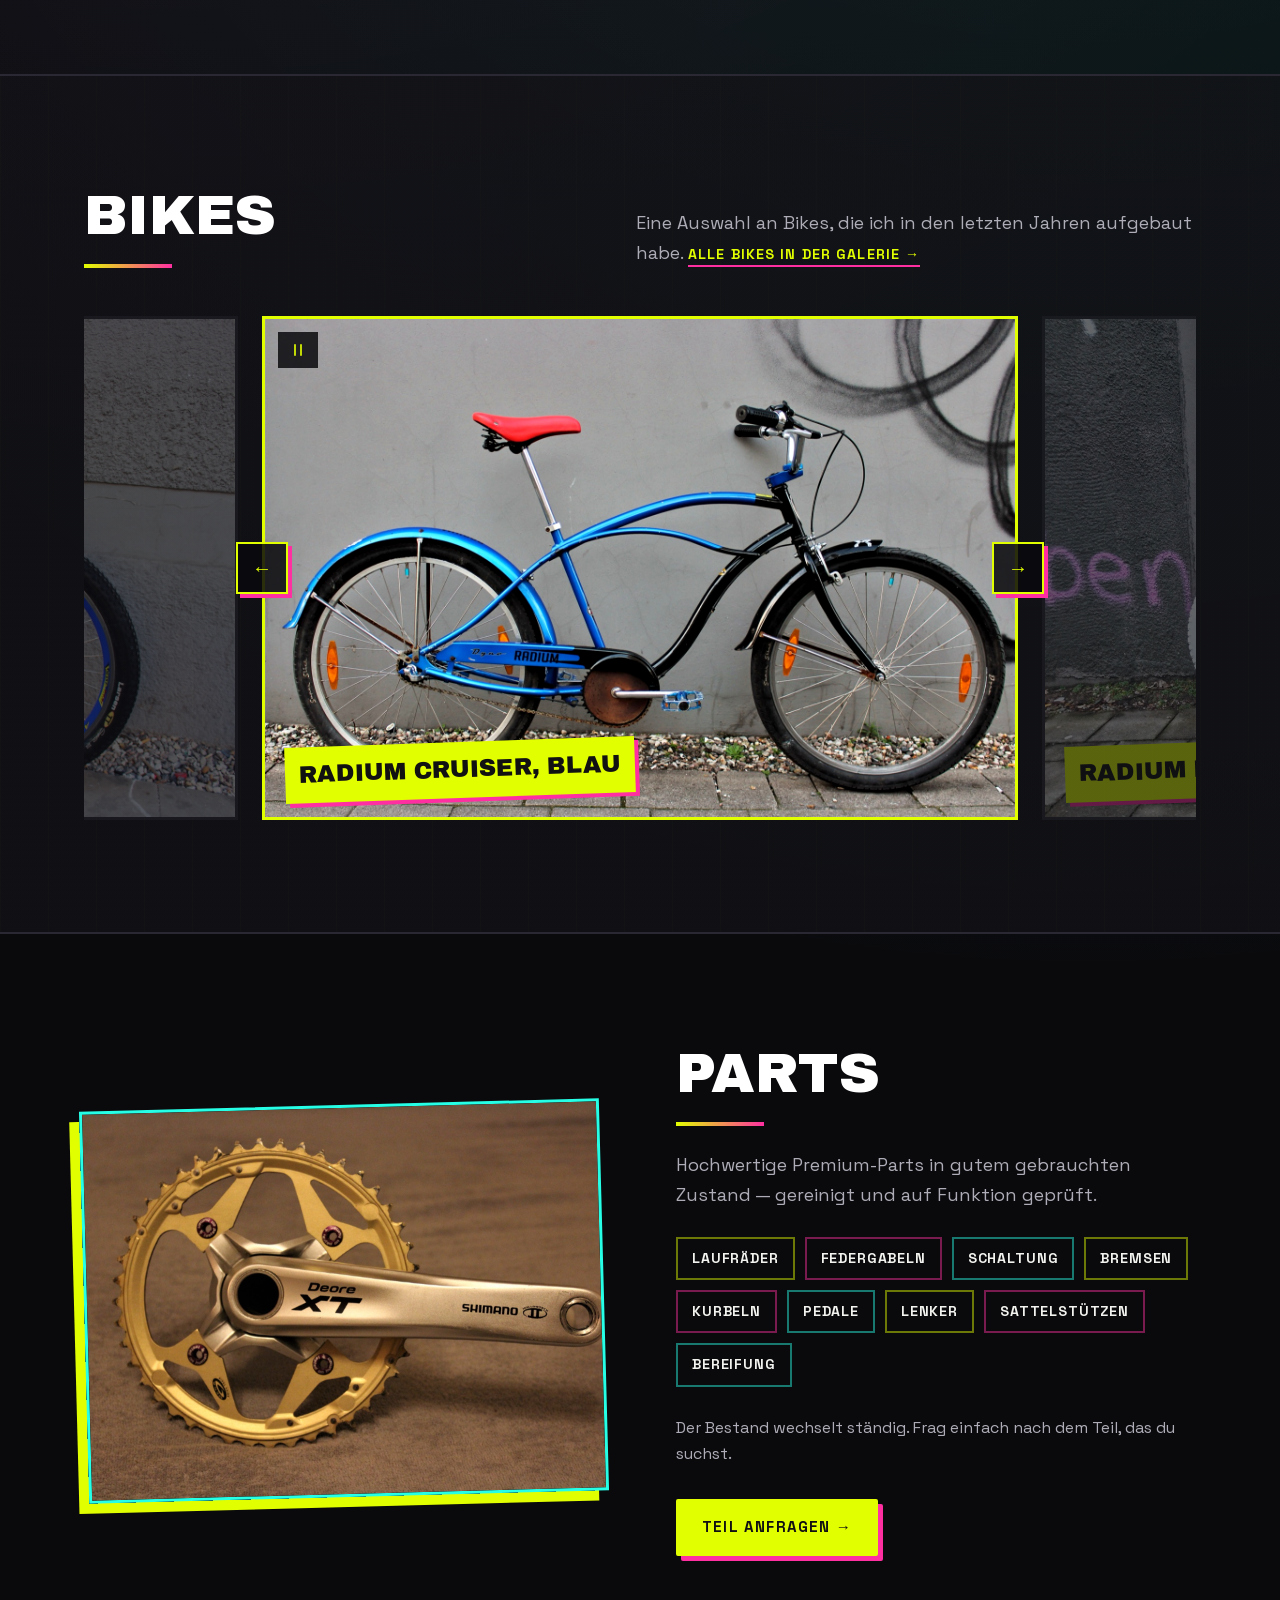
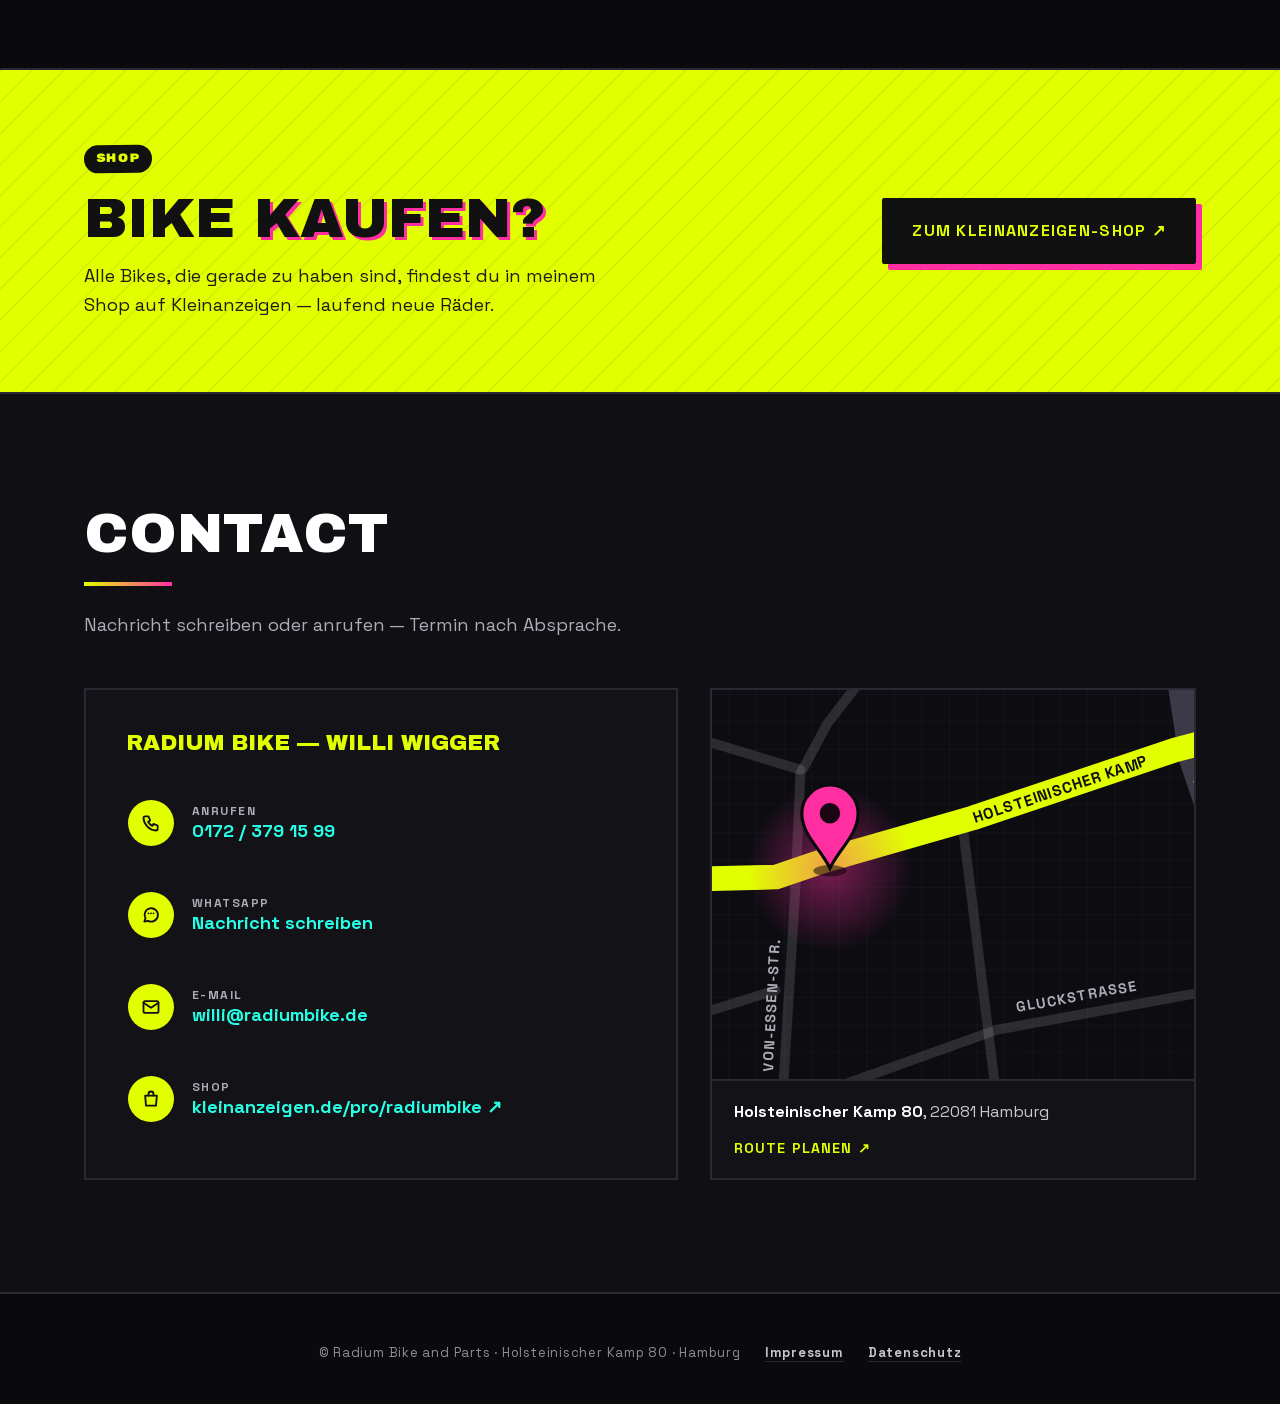
==== commit f7cade5e: "Showcase bikes instead of selling them, promote Kleinanzeigen shop - Bikes section: endless carousel" ====
--- a/index.html
+++ b/index.html
@@ -20,6 +20,7 @@
   <symbol id="i-phone" viewBox="0 0 24 24"><path d="M5 4h4l2 5-2.5 1.5a11 11 0 0 0 5 5L15 13l5 2v4a2 2 0 0 1-2 2A16 16 0 0 1 3 6a2 2 0 0 1 2-2"/></symbol>
   <symbol id="i-mail" viewBox="0 0 24 24"><rect x="3" y="5" width="18" height="14" rx="2"/><path d="m3 7 9 6 9-6"/></symbol>
   <symbol id="i-chat" viewBox="0 0 24 24"><path d="M4 20l1.4-4A8 8 0 1 1 8.5 19z"/><path d="M9 10h.01M12 10h.01M15 10h.01"/></symbol>
+  <symbol id="i-bag" viewBox="0 0 24 24"><path d="M5 8h14l-1 12H6z"/><path d="M9 8V6a3 3 0 0 1 6 0v2"/></symbol>
   <symbol id="i-clock" viewBox="0 0 24 24"><circle cx="12" cy="12" r="9"/><path d="M12 7v5l3 2"/></symbol>
   <symbol id="i-sign" viewBox="0 0 24 24"><path d="M12 3v18M8 21h8"/><path d="M5 6h12l2 2.5-2 2.5H5z"/></symbol>
 </svg>
@@ -33,6 +34,7 @@
         <li><a href="#radium">Radium</a></li>
         <li><a href="#bikes">Bikes</a></li>
         <li><a href="#parts">Parts</a></li>
+        <li><a href="#shop">Shop</a></li>
         <li><a href="#contact" class="nav-cta">Contact</a></li>
       </ul>
     </nav>
@@ -46,9 +48,8 @@
     <div class="container hero-grid">
       <div class="hero-text">
         <div class="tag-row">
-          <span class="sticker pink">Est. 90s</span>
+          <span class="sticker pink">Est. 2016</span>
           <span class="sticker cyan">Hamburg</span>
-          <span class="sticker yellow">Vintage MTB</span>
         </div>
         <h1 class="display">Radium<br>Bike &amp;<br>Parts</h1>
         <p class="lead">Gebrauchte Sporträder &amp; Premium-Parts — MTB, Cross, Trekking, Race, Vintage &amp; Classic. Fachmännisch überholt, geprüft und bereit für den Trail.</p>
@@ -76,7 +77,7 @@
         </div>
       </div>
       <aside class="info-card" aria-label="Workshop">
-        <span class="sticker pink info-sticker">Workshop</span>
+        <span class="sticker pink info-sticker">Werkstatt</span>
         <ul class="info-list">
           <li><svg class="ico"><use href="#i-pin"/></svg><span><strong>Holsteinischer Kamp 80</strong><br>22081 Hamburg-Barmbek</span></li>
           <li><svg class="ico"><use href="#i-sign"/></svg><span>Ecke Von-Essen-Straße</span></li>
@@ -98,114 +99,44 @@
           <h2 class="section-title display">Bikes</h2>
           <div class="divider"></div>
         </div>
-        <p class="section-sub">Aktuell verfügbare Räder — geprüft, gepflegt, fahrbereit. Interesse? Direkt beim Bike anfragen.</p>
-      </div>
-
-      <div class="grid">
-        <article class="card" data-bike="GT Tequesta MTB 26″">
-          <div class="thumb"><img src="assets/img/gt-tequesta.jpg" alt="GT Tequesta MTB 26 Zoll, schwarz" loading="lazy" width="1600" height="1067"></div>
-          <div class="body">
-            <h3>GT Tequesta MTB 26″</h3>
-            <ul class="specs">
-              <li>56 cm Stahlrahmen</li>
-              <li>SRAM X9 Shifting</li>
-              <li>Avid V-Brake</li>
-            </ul>
-            <div class="card-foot">
-              <span class="price ask">Preis auf Anfrage</span>
-              <div class="card-actions">
-                <a class="act wa" href="https://wa.me/491723791599" aria-label="Per WhatsApp anfragen"><svg class="ico"><use href="#i-chat"/></svg></a>
-                <a class="act mail" href="mailto:willi@radiumbike.de" aria-label="Per E-Mail anfragen"><svg class="ico"><use href="#i-mail"/></svg></a>
-              </div>
-            </div>
-          </div>
-        </article>
-
-        <article class="card" data-bike="DAWES Kickback MTB 26″">
-          <div class="thumb"><img src="assets/img/dawes-kickback.jpg" alt="DAWES Kickback MTB 26 Zoll, grün" loading="lazy" width="1600" height="1067"></div>
-          <div class="body">
-            <h3>DAWES Kickback MTB 26″</h3>
-            <p class="card-lead">Vintage-MTB der englischen Marke DAWES.</p>
-            <ul class="specs">
-              <li>49 cm Reynolds Stahlrahmen</li>
-              <li>Full Shimano XT, 3×9-fach</li>
-            </ul>
-            <div class="card-foot">
-              <span class="price ask">Preis auf Anfrage</span>
-              <div class="card-actions">
-                <a class="act wa" href="https://wa.me/491723791599" aria-label="Per WhatsApp anfragen"><svg class="ico"><use href="#i-chat"/></svg></a>
-                <a class="act mail" href="mailto:willi@radiumbike.de" aria-label="Per E-Mail anfragen"><svg class="ico"><use href="#i-mail"/></svg></a>
-              </div>
-            </div>
-          </div>
-        </article>
-
-        <article class="card" data-bike="GT Zaskar 1992 custommade">
-          <div class="thumb">
-            <img src="assets/img/gt-zaskar.jpg" alt="GT Zaskar von 1992, custommade" loading="lazy" width="1600" height="1066">
-          </div>
-          <div class="body">
-            <h3>GT Zaskar 1992 „custommade“</h3>
-            <p class="card-lead">Individuell aufgebauter Klassiker — Details gerne auf Anfrage.</p>
-            <div class="card-foot">
-              <span class="price ask">Preis auf Anfrage</span>
-              <div class="card-actions">
-                <a class="act wa" href="https://wa.me/491723791599" aria-label="Per WhatsApp anfragen"><svg class="ico"><use href="#i-chat"/></svg></a>
-                <a class="act mail" href="mailto:willi@radiumbike.de" aria-label="Per E-Mail anfragen"><svg class="ico"><use href="#i-mail"/></svg></a>
-              </div>
-            </div>
-          </div>
-        </article>
-
-        <article class="card" data-bike="26″ Müsing MTB, XT 3×10">
-          <div class="thumb">
-            <img src="assets/img/muesing-mtb.jpg" alt="Müsing MTB 26 Zoll" loading="lazy" width="1600" height="1066">
-          </div>
-          <div class="body">
-            <h3>26″ Müsing MTB, XT 3×10</h3>
-            <p class="card-lead">Speedtrail-MTB mit hochwertigen Komponenten. Leicht, stabil, extrem wendig.</p>
-            <ul class="specs">
-              <li>Shimano XT, 3×10-fach</li>
-              <li>Optimal ab 1,70 m</li>
-            </ul>
-            <div class="card-foot">
-              <span class="price">€ 699 VHB</span>
-              <div class="card-actions">
-                <a class="act wa" href="https://wa.me/491723791599" aria-label="Per WhatsApp anfragen"><svg class="ico"><use href="#i-chat"/></svg></a>
-                <a class="act mail" href="mailto:willi@radiumbike.de" aria-label="Per E-Mail anfragen"><svg class="ico"><use href="#i-mail"/></svg></a>
-              </div>
-            </div>
-          </div>
-        </article>
-
-        <article class="card" data-bike="Scott Impuls Bj. 92">
-          <div class="thumb">
-            <img src="assets/img/scott-impuls.jpg" alt="Scott Impuls von 1992, 47 cm Stahlrahmen" loading="lazy" width="1600" height="1066">
-          </div>
-          <div class="body">
-            <h3>Scott Impuls Bj. 92</h3>
-            <p class="card-lead">Sehr gut erhaltenes Vintage-MTB, Modell Impuls.</p>
-            <ul class="specs">
-              <li>Scott USA CrMo Rahmen &amp; Gabel</li>
-              <li>Shimano LX/STX 3×7 — Kette &amp; Kassette neu</li>
-              <li>Shimano Cantilever-Bremsen</li>
-              <li>STX-Naben auf Mavic Alufelgen, 32 L</li>
-            </ul>
-            <div class="card-foot">
-              <span class="price">€ 329 VHB</span>
-              <div class="card-actions">
-                <a class="act wa" href="https://wa.me/491723791599" aria-label="Per WhatsApp anfragen"><svg class="ico"><use href="#i-chat"/></svg></a>
-                <a class="act mail" href="mailto:willi@radiumbike.de" aria-label="Per E-Mail anfragen"><svg class="ico"><use href="#i-mail"/></svg></a>
-              </div>
-            </div>
-          </div>
-        </article>
-
-        <a class="card card-cta" href="#contact">
-          <h3>Dein Traum-Bike ist nicht dabei?</h3>
-          <p>Sag mir, was du suchst — Rahmenhöhe, Marke, Baujahr. Ich halte die Augen offen.</p>
-          <span class="card-cta-link">Anfrage stellen →</span>
-        </a>
+        <p class="section-sub">Eine Auswahl an Bikes, die ich in den letzten Jahren aufgebaut habe. <a class="text-link" href="galerie.html">Alle Bikes in der Galerie →</a></p>
+      </div>
+
+      <div class="carousel" aria-roledescription="Karussell" aria-label="Ausgewählte Builds">
+        <ul class="carousel-track" tabindex="0">
+          <li class="slide">
+            <img src="assets/img/trek-6000.jpg" alt="Trek 6000, neongelb" width="1600" height="1066">
+            <span class="slide-name">Trek 6000</span>
+          </li>
+          <li class="slide">
+            <img src="assets/img/scott-impuls.jpg" alt="Scott Impuls, pink" width="1600" height="1066" loading="lazy">
+            <span class="slide-name">Scott Impuls</span>
+          </li>
+          <li class="slide">
+            <img src="assets/img/surly-instigator.jpg" alt="Surly Instigator, rot" width="1600" height="989" loading="lazy">
+            <span class="slide-name">Surly Instigator</span>
+          </li>
+          <li class="slide">
+            <img src="assets/img/gt-zaskar.jpg" alt="GT Zaskar, custommade" width="1600" height="1066" loading="lazy">
+            <span class="slide-name">GT Zaskar</span>
+          </li>
+          <li class="slide">
+            <img src="assets/img/radium-cruiser.jpg" alt="Beach-Cruiser in Blau mit Radium-Schriftzug" width="1600" height="1066" loading="lazy">
+            <span class="slide-name">Radium Cruiser</span>
+          </li>
+          <li class="slide">
+            <img src="assets/img/trek-8000.jpg" alt="Trek 8000, lila mit weißen Reifen" width="1600" height="1066" loading="lazy">
+            <span class="slide-name">Trek 8000</span>
+          </li>
+        </ul>
+        <button class="carousel-btn prev" type="button" aria-label="Vorheriges Bike">←</button>
+        <button class="carousel-btn next" type="button" aria-label="Nächstes Bike">→</button>
+        <div class="carousel-status">
+          <button class="carousel-toggle" type="button" aria-label="Automatisches Abspielen pausieren" aria-pressed="false">
+            <svg class="ico ico-pause" viewBox="0 0 24 24"><path d="M8 5v14M16 5v14"/></svg>
+            <svg class="ico ico-play" viewBox="0 0 24 24"><path d="M7 4.5v15l13-7.5z"/></svg>
+          </button>
+        </div>
       </div>
     </div>
   </section>
@@ -237,6 +168,18 @@
     </div>
   </section>
 
+  <!-- SHOP (Kleinanzeigen) -->
+  <section id="shop" class="shop-band">
+    <div class="container shop-grid">
+      <div>
+        <span class="sticker yellow">Shop</span>
+        <h2 class="shop-title display">Bike <span>kaufen?</span></h2>
+        <p>Alle Bikes, die gerade zu haben sind, findest du in meinem Shop auf Kleinanzeigen — laufend neue Räder.</p>
+      </div>
+      <a class="btn btn-shop" href="https://www.kleinanzeigen.de/pro/radiumbike" target="_blank" rel="noopener">Zum Kleinanzeigen-Shop ↗</a>
+    </div>
+  </section>
+
   <!-- CONTACT -->
   <section id="contact" class="section section-alt">
     <div class="container">
@@ -258,6 +201,10 @@
           <a class="contact-row" href="mailto:willi@radiumbike.de">
             <span class="icon"><svg class="ico"><use href="#i-mail"/></svg></span>
             <span><small>E-Mail</small>willi@radiumbike.de</span>
+          </a>
+          <a class="contact-row" href="https://www.kleinanzeigen.de/pro/radiumbike" target="_blank" rel="noopener">
+            <span class="icon"><svg class="ico"><use href="#i-bag"/></svg></span>
+            <span><small>Shop</small>kleinanzeigen.de/pro/radiumbike ↗</span>
           </a>
         </div>
 
@@ -322,12 +269,6 @@
 
 <footer class="site-footer">
   <div class="container footer-row">
-    <ul class="footer-nav">
-      <li><a href="#radium">Radium</a></li>
-      <li><a href="#bikes">Bikes</a></li>
-      <li><a href="#parts">Parts</a></li>
-      <li><a href="#contact">Contact</a></li>
-    </ul>
     <div class="footer-legal">
       <p>© Radium Bike and Parts · Holsteinischer Kamp 80 · Hamburg</p>
       <a href="impressum.html">Impressum</a>
@@ -336,7 +277,24 @@
   </div>
 </footer>
 
+<script src="assets/js/bikes.js"></script>
 <script>
+  // Anchor offset = real header height (the CSS value is only a fallback)
+  const header = document.querySelector('.site-header');
+  const syncHeaderOffset = () => {
+    document.documentElement.style.scrollPaddingTop = header.offsetHeight + 'px';
+  };
+  syncHeaderOffset();
+  window.addEventListener('resize', syncHeaderOffset);
+  // Arriving from another page (e.g. galerie.html → index.html#bikes): the browser
+  // jumps before fonts and images have settled, so align once more afterwards.
+  if (location.hash) {
+    window.addEventListener('load', () => document.fonts.ready.then(() => {
+      const target = document.querySelector(location.hash);
+      if (target) target.scrollIntoView({ behavior: 'instant', block: 'start' });
+    }));
+  }
+
   // Mobile menu
   const navList = document.querySelector('.nav-list');
   const hamburger = document.querySelector('.hamburger');
@@ -349,14 +307,120 @@
     hamburger.setAttribute('aria-expanded', 'false');
   }));
 
-  // Prefill inquiry links with the bike name
-  document.querySelectorAll('.card[data-bike]').forEach(card => {
-    const text = `Moin Willi, ich interessiere mich für das ${card.dataset.bike}. Ist es noch zu haben?`;
-    card.querySelector('.act.wa').href = 'https://wa.me/491723791599?text=' + encodeURIComponent(text);
-    card.querySelector('.act.mail').href =
-      'mailto:willi@radiumbike.de?subject=' + encodeURIComponent('Anfrage: ' + card.dataset.bike) +
-      '&body=' + encodeURIComponent(text);
+  // Carousel: 6 random bikes per page load, endless loop, active bike centered.
+  // The 6 bikes are framed by clones on both sides so the loop can wrap seamlessly.
+  const carousel = document.querySelector('.carousel');
+  const track = carousel.querySelector('.carousel-track');
+  const prevBtn = carousel.querySelector('.carousel-btn.prev');
+  const nextBtn = carousel.querySelector('.carousel-btn.next');
+  const toggle = carousel.querySelector('.carousel-toggle');
+  const COUNT = 6, CLONES = 2;
+
+  const pool = (window.RADIUM_BIKES || []).slice();
+  for (let i = pool.length - 1; i > 0; i--) {
+    const j = Math.floor(Math.random() * (i + 1));
+    [pool[i], pool[j]] = [pool[j], pool[i]];
+  }
+  const picked = pool.slice(0, COUNT);
+  const n = picked.length;
+  const slideHTML = (b, clone) => `
+          <li class="slide"${clone ? ' aria-hidden="true"' : ''}>
+            <img src="assets/img/${b.file}.jpg" alt="${clone ? '' : b.alt}" width="${b.w}" height="${b.h}" draggable="false">
+            <span class="slide-name">${b.name}</span>
+          </li>`;
+  if (n) {
+    track.innerHTML = [
+      ...picked.slice(-CLONES).map(b => slideHTML(b, true)),
+      ...picked.map(b => slideHTML(b, false)),
+      ...picked.slice(0, CLONES).map(b => slideHTML(b, true))
+    ].join('');
+  }
+  const slides = [...track.children];
+  let index = CLONES;   // position in `slides`; real bikes live at CLONES .. CLONES+n-1
+  let dragX = 0;
+
+  function offsetFor(i) {
+    const w = slides[0].offsetWidth;
+    const gap = parseFloat(getComputedStyle(track).columnGap) || 0;
+    return (carousel.clientWidth - w) / 2 - i * (w + gap);
+  }
+  function render(animate) {
+    track.style.transition = animate ? 'transform .6s cubic-bezier(.22,.7,.2,1)' : 'none';
+    track.style.transform = `translateX(${offsetFor(index) + dragX}px)`;
+    slides.forEach((s, i) => s.classList.toggle('is-active', i === index));
+  }
+  // After sliding onto a clone, jump (without animation) to the matching real slide
+  function normalize() {
+    if (index >= CLONES + n) index -= n;
+    else if (index < CLONES) index += n;
+    else return;
+    render(false);
+    track.getBoundingClientRect();   // flush so the next move animates from here
+  }
+  function go(delta) { normalize(); index += delta; render(true); }
+  track.addEventListener('transitionend', e => { if (e.target === track) normalize(); });
+  window.addEventListener('resize', () => render(false));
+  render(false);
+
+  // Swipe / drag
+  let startX = null, moved = false;
+  track.addEventListener('pointerdown', e => {
+    startX = e.clientX; moved = false;
+    track.setPointerCapture(e.pointerId);
   });
+  track.addEventListener('pointermove', e => {
+    if (startX === null) return;
+    dragX = e.clientX - startX;
+    if (Math.abs(dragX) > 5) { moved = true; track.classList.add('dragging'); render(false); }
+  });
+  const endDrag = e => {
+    if (startX === null) return;
+    const dx = dragX;
+    startX = null; dragX = 0; track.classList.remove('dragging');
+    if (Math.abs(dx) > 50) { go(dx < 0 ? 1 : -1); restart(); return; }
+    render(true);
+    // A tap (no drag) on a neighbour brings it to the center
+    if (!moved && e.type === 'pointerup') {
+      const hit = document.elementFromPoint(e.clientX, e.clientY);
+      const i = slides.indexOf(hit && hit.closest('.slide'));
+      if (i >= 0 && i !== index) { go(i - index); restart(); }
+    }
+  };
+  track.addEventListener('pointerup', endDrag);
+  track.addEventListener('pointercancel', endDrag);
+
+  // Autoplay: every 5 s. Pauses on hover, keyboard focus, off-screen and in
+  // background tabs; starts paused for visitors who prefer reduced motion.
+  const AUTOPLAY_MS = 5000;
+  let playing = !window.matchMedia('(prefers-reduced-motion: reduce)').matches;
+  let hovering = false, visible = true, timer = null;
+  function restart() {
+    clearInterval(timer);
+    timer = setInterval(() => {
+      if (playing && !hovering && visible && !document.hidden && startX === null) go(1);
+    }, AUTOPLAY_MS);
+  }
+  function setPlaying(on) {
+    playing = on;
+    toggle.classList.toggle('paused', !on);
+    toggle.setAttribute('aria-pressed', String(!on));
+    toggle.setAttribute('aria-label', on ? 'Automatisches Abspielen pausieren' : 'Automatisch abspielen');
+    restart();
+  }
+  toggle.addEventListener('click', () => setPlaying(!playing));
+  carousel.addEventListener('pointerenter', e => { if (e.pointerType === 'mouse') hovering = true; });
+  carousel.addEventListener('pointerleave', e => { if (e.pointerType === 'mouse') hovering = false; });
+  // Keyboard focus inside the carousel pauses too (but not the play/pause button itself)
+  carousel.addEventListener('focusin', e => { if (e.target !== toggle && e.target.matches(':focus-visible')) hovering = true; });
+  carousel.addEventListener('focusout', () => { hovering = false; });
+  new IntersectionObserver(([e]) => { visible = e.isIntersecting; }).observe(carousel);
+  prevBtn.addEventListener('click', () => { go(-1); restart(); });
+  nextBtn.addEventListener('click', () => { go(1); restart(); });
+  track.addEventListener('keydown', e => {
+    if (e.key === 'ArrowLeft') { e.preventDefault(); go(-1); restart(); }
+    if (e.key === 'ArrowRight') { e.preventDefault(); go(1); restart(); }
+  });
+  setPlaying(playing);
 
   // Scroll-spy: highlight the section currently in view
   const navLinks = [...navList.querySelectorAll('a')];
--- a/assets/css/style.css
+++ b/assets/css/style.css
@@ -140,45 +140,103 @@
 }
 .pull span{color:var(--neon-cyan);}
 
-/* BIKE CARDS */
-.grid{display:grid;grid-template-columns:repeat(auto-fill,minmax(300px,1fr));gap:36px 32px;}
-.card{
-  background:var(--panel);border:2px solid var(--line);position:relative;
-  display:flex;flex-direction:column;
-  transition:transform .2s ease, border-color .2s ease, box-shadow .2s ease;
-}
-.card:hover{transform:rotate(-.6deg) translateY(-6px);border-color:var(--neon-cyan);box-shadow:8px 8px 0 rgba(255,47,161,.5);}
-.card:nth-child(even):hover{transform:rotate(.6deg) translateY(-6px);}
-.thumb{position:relative;aspect-ratio:4/3;overflow:hidden;background:#111;}
-.thumb img{width:100%;height:100%;object-fit:cover;filter:saturate(1.1) contrast(1.05);transition:transform .4s ease;}
-.card:hover .thumb img{transform:scale(1.04);}
-.card .body{padding:24px 24px 22px;display:flex;flex-direction:column;flex:1;}
-.card h3{font-family:'Space Grotesk',sans-serif;font-weight:700;font-size:21px;line-height:1.25;margin:0 0 10px;color:var(--neon-cyan);}
-.card-lead{margin:0 0 14px;font-size:15.5px;line-height:1.55;color:var(--text-2);}
-.specs{display:grid;gap:7px;margin-bottom:24px;}
-.specs li{position:relative;padding-left:18px;font-size:15px;line-height:1.45;color:var(--text-3);}
-.specs li::before{content:'';position:absolute;left:0;top:.55em;width:8px;height:8px;background:var(--neon-pink);transform:rotate(45deg);}
-.card-foot{margin-top:auto;display:flex;align-items:center;justify-content:space-between;gap:12px;padding-top:18px;border-top:1px dashed var(--line);}
-.price{
-  background:var(--neon-pink);color:#1a0512;
-  font-family:'Rubik Mono One',sans-serif;font-size:13px;padding:8px 12px;white-space:nowrap;
-  transform:rotate(-2deg);box-shadow:3px 3px 0 var(--neon-yellow);
-}
-.price.ask{background:transparent;color:var(--text-2);box-shadow:none;border:2px solid var(--line);font-family:'Space Grotesk',sans-serif;font-weight:700;font-size:13px;letter-spacing:.06em;text-transform:uppercase;transform:none;}
-.card-actions{display:flex;gap:8px;}
-.act{
-  width:44px;height:44px;display:flex;align-items:center;justify-content:center;
-  border:2px solid var(--line);color:var(--text-2);transition:border-color .15s,color .15s,background .15s;
-}
-.act:hover{border-color:var(--neon-yellow);color:#111;background:var(--neon-yellow);}
-
-.card-cta{
-  justify-content:center;gap:14px;padding:40px 32px;border-style:dashed;border-color:#3a3945;background:transparent;
-}
-.card-cta h3{font-family:'Archivo Black',sans-serif;text-transform:uppercase;font-size:26px;line-height:1.1;color:#fff;margin:0;}
-.card-cta p{margin:0;color:var(--text-3);font-size:16px;}
-.card-cta-link{font-weight:700;letter-spacing:.08em;text-transform:uppercase;font-size:14px;color:var(--neon-yellow);margin-top:6px;}
-.card-cta:hover{border-color:var(--neon-yellow);}
+/* BIKES: carousel + gallery */
+/* Endless carousel: centered active slide, neighbours peek in on both sides */
+.carousel{position:relative;overflow:hidden;--slide-w:68%;--slide-gap:24px;}
+.carousel-track{
+  display:flex;gap:var(--slide-gap);list-style:none;margin:0;padding:0;
+  will-change:transform;touch-action:pan-y;cursor:grab;user-select:none;
+}
+.carousel-track.dragging{cursor:grabbing;}
+.slide{
+  position:relative;flex:0 0 var(--slide-w);aspect-ratio:3/2;overflow:hidden;
+  border:3px solid var(--line);background:#111;opacity:.35;transition:opacity .5s ease, border-color .5s ease;
+}
+.slide.is-active{opacity:1;border-color:var(--neon-yellow);}
+.slide:not(.is-active){cursor:pointer;}
+.slide img{-webkit-user-drag:none;pointer-events:none;}
+.slide img{width:100%;height:100%;object-fit:cover;filter:saturate(1.1) contrast(1.05);}
+.slide-name{
+  position:absolute;left:20px;bottom:20px;background:var(--neon-yellow);color:#111;
+  font-family:'Archivo Black',sans-serif;text-transform:uppercase;font-size:clamp(16px, 2vw, 24px);
+  padding:8px 14px;transform:rotate(-2deg);box-shadow:4px 4px 0 var(--neon-pink);
+}
+.carousel-status{position:absolute;top:16px;left:calc((100% - var(--slide-w)) / 2 + 16px);z-index:2;display:flex;align-items:stretch;background:rgba(10,10,13,.85);}
+.carousel-toggle{
+  width:40px;height:36px;display:flex;align-items:center;justify-content:center;cursor:pointer;
+  background:transparent;border:0;color:var(--neon-yellow);padding:0;
+}
+.carousel-toggle:hover{background:var(--neon-yellow);color:#111;}
+.carousel-toggle .ico{width:18px;height:18px;}
+.carousel-toggle .ico-play{display:none;fill:currentColor;}
+.carousel-toggle.paused .ico-play{display:block;}
+.carousel-toggle.paused .ico-pause{display:none;}
+.carousel-btn,.lb-btn{
+  width:52px;height:52px;display:flex;align-items:center;justify-content:center;cursor:pointer;
+  background:transparent;border:2px solid var(--line);color:var(--text);font-size:20px;font-family:inherit;
+  transition:border-color .15s,background .15s,color .15s,opacity .15s;
+}
+.carousel-btn{
+  position:absolute;top:50%;transform:translateY(-50%);z-index:2;
+  background:rgba(10,10,13,.85);border-color:var(--neon-yellow);color:var(--neon-yellow);
+  box-shadow:4px 4px 0 var(--neon-pink);
+}
+.carousel-btn.prev{left:calc((100% - var(--slide-w)) / 2 - 26px);}
+.carousel-btn.next{right:calc((100% - var(--slide-w)) / 2 - 26px);}
+.carousel-btn:hover,.lb-btn:hover{border-color:var(--neon-yellow);background:var(--neon-yellow);color:#111;}
+.section-head-text{display:flex;flex-direction:column;align-items:flex-start;gap:12px;max-width:560px;}
+.text-link{
+  font-weight:700;font-size:14px;letter-spacing:.08em;text-transform:uppercase;color:var(--neon-yellow);
+  border-bottom:2px solid var(--neon-pink);padding-bottom:2px;
+}
+.text-link:hover{color:var(--neon-cyan);border-color:var(--neon-cyan);}
+
+.gallery-page .section-sub{margin-bottom:40px;}
+.gallery-cta{display:flex;align-items:center;gap:16px 28px;flex-wrap:wrap;margin-top:64px;padding-top:32px;border-top:2px dashed var(--line);}
+.gallery-cta p{margin:0;font-family:'Archivo Black',sans-serif;text-transform:uppercase;font-size:22px;color:#fff;}
+.gallery{list-style:none;margin:0;padding:0;display:grid;grid-template-columns:repeat(auto-fill,minmax(220px,1fr));gap:16px;}
+.gallery-item{
+  position:relative;display:block;width:100%;padding:0;border:2px solid var(--line);background:#111;cursor:zoom-in;
+  aspect-ratio:4/3;overflow:hidden;transition:border-color .2s, transform .2s;
+}
+.gallery-item img{width:100%;height:100%;object-fit:cover;transition:transform .4s ease;}
+.gallery-item:hover{border-color:var(--neon-cyan);transform:rotate(-.6deg);}
+.gallery-item:hover img{transform:scale(1.05);}
+.gallery-name{
+  position:absolute;left:0;right:0;bottom:0;padding:22px 12px 10px;text-align:left;
+  background:linear-gradient(transparent, rgba(10,10,13,.85));
+  font-weight:700;font-size:13px;letter-spacing:.1em;text-transform:uppercase;color:#fff;
+}
+
+/* LIGHTBOX */
+.lightbox{
+  width:min(1100px, 92vw);max-width:none;max-height:92vh;padding:0;border:3px solid var(--neon-yellow);
+  background:var(--black);color:var(--text);box-shadow:10px 10px 0 var(--neon-pink);overflow:visible;
+}
+.lightbox::backdrop{background:rgba(5,5,8,.88);backdrop-filter:blur(4px);}
+.lightbox figure{margin:0;}
+.lightbox img{width:100%;max-height:calc(92vh - 70px);object-fit:contain;background:#000;}
+.lightbox figcaption{padding:16px 20px;font-family:'Archivo Black',sans-serif;text-transform:uppercase;font-size:18px;color:var(--neon-cyan);}
+.lb-btn{position:absolute;background:var(--black);}
+.lb-close{top:-26px;right:-26px;border-color:var(--neon-yellow);color:var(--neon-yellow);}
+.lb-prev{left:-26px;top:50%;transform:translateY(-50%);}
+.lb-next{right:-26px;top:50%;transform:translateY(-50%);}
+
+/* SHOP BAND */
+.shop-band{
+  position:relative;overflow:hidden;padding-block:72px;border-bottom:2px solid var(--line);
+  background:
+    repeating-linear-gradient(135deg, rgba(10,10,13,.06) 0 2px, transparent 2px 22px),
+    var(--neon-yellow);
+  color:#111;
+}
+.shop-grid{display:flex;align-items:center;justify-content:space-between;gap:32px 56px;flex-wrap:wrap;}
+.shop-band .sticker.yellow{background:#111;color:var(--neon-yellow);}
+.shop-title{font-size:clamp(32px, 4.6vw, 56px);line-height:1;margin:18px 0 14px;color:#111;}
+.shop-title span{color:#111;text-shadow:3px 3px 0 var(--neon-pink);}
+.shop-band p{margin:0;max-width:540px;font-size:18px;color:#1d1d14;}
+.btn-shop{background:#111;color:var(--neon-yellow);border-color:#111;font-size:16px;padding:18px 28px;box-shadow:6px 6px 0 var(--neon-pink);}
+.btn-shop:hover{box-shadow:8px 8px 0 var(--neon-pink);}
 
 /* PARTS */
 .parts-grid{display:grid;grid-template-columns:1fr 1fr;gap:72px;align-items:center;}
@@ -228,11 +286,8 @@
 
 /* FOOTER */
 .site-footer{padding:48px 0 40px;}
-.footer-row{display:flex;align-items:center;justify-content:space-between;gap:24px;flex-wrap:wrap;}
-.footer-nav{display:flex;gap:24px;flex-wrap:wrap;}
-.footer-nav a{font-weight:700;font-size:13px;letter-spacing:.12em;text-transform:uppercase;color:var(--text-2);}
-.footer-nav a:hover{color:var(--neon-cyan);}
-.footer-legal{display:flex;align-items:center;gap:8px 24px;flex-wrap:wrap;}
+.footer-row{display:flex;align-items:center;justify-content:center;gap:24px;flex-wrap:wrap;}
+.footer-legal{display:flex;align-items:center;justify-content:center;gap:8px 24px;flex-wrap:wrap;text-align:center;}
 .footer-legal p{margin:0;color:#8f8e98;font-size:13px;letter-spacing:.06em;}
 .footer-legal a{font-size:13px;font-weight:700;letter-spacing:.06em;color:var(--text-2);text-decoration:underline;text-decoration-color:var(--line);text-underline-offset:4px;}
 .footer-legal a:hover{color:var(--neon-cyan);text-decoration-color:currentColor;}
@@ -252,7 +307,7 @@
   .hero-photo{transform:rotate(1deg);box-shadow:7px 7px 0 var(--neon-pink);}
 }
 @media (max-width:720px){
-  :root{--gutter:20px;--header-h:70px;--section-y:64px;}
+  :root{--gutter:20px;--header-h:72px;--section-y:64px;}
   .hamburger{display:block;}
   .logo img{height:42px;}
   .nav-list{
@@ -266,12 +321,22 @@
   .section-sub{font-size:17px;margin:20px 0 36px;}
   .section-head{margin-bottom:36px;}
   .pull{margin-top:56px;padding-left:20px;border-left-width:5px;}
-  .grid{grid-template-columns:1fr;gap:28px;}
-  .card:hover,.card:nth-child(even):hover{transform:none;}
+  .carousel{--slide-w:84%;--slide-gap:12px;}
+  .slide-name{left:12px;bottom:12px;}
+  .gallery{grid-template-columns:repeat(2,1fr);gap:10px;}
+  .carousel-btn{width:44px;height:44px;}
+  .carousel-btn.prev{left:4px;}
+  .carousel-btn.next{right:4px;}
+  .carousel-status{top:8px;left:calc((100% - var(--slide-w)) / 2 + 8px);}
+  .gallery-name{font-size:11px;padding:18px 8px 6px;}
+  .lb-prev{left:6px;}
+  .lb-next{right:6px;}
+  .lb-close{top:-20px;right:6px;}
+  .shop-band{padding-block:56px;}
+  .btn-shop{width:100%;justify-content:center;}
   .contact-panel{padding:28px 22px;}
   .map-art{min-height:0;aspect-ratio:1260/790;flex:none;}
   .contact-row > span:last-child{font-size:16px;}
-  .footer-row{flex-direction:column;align-items:flex-start;}
 }
 
 /* LEGAL PAGES */
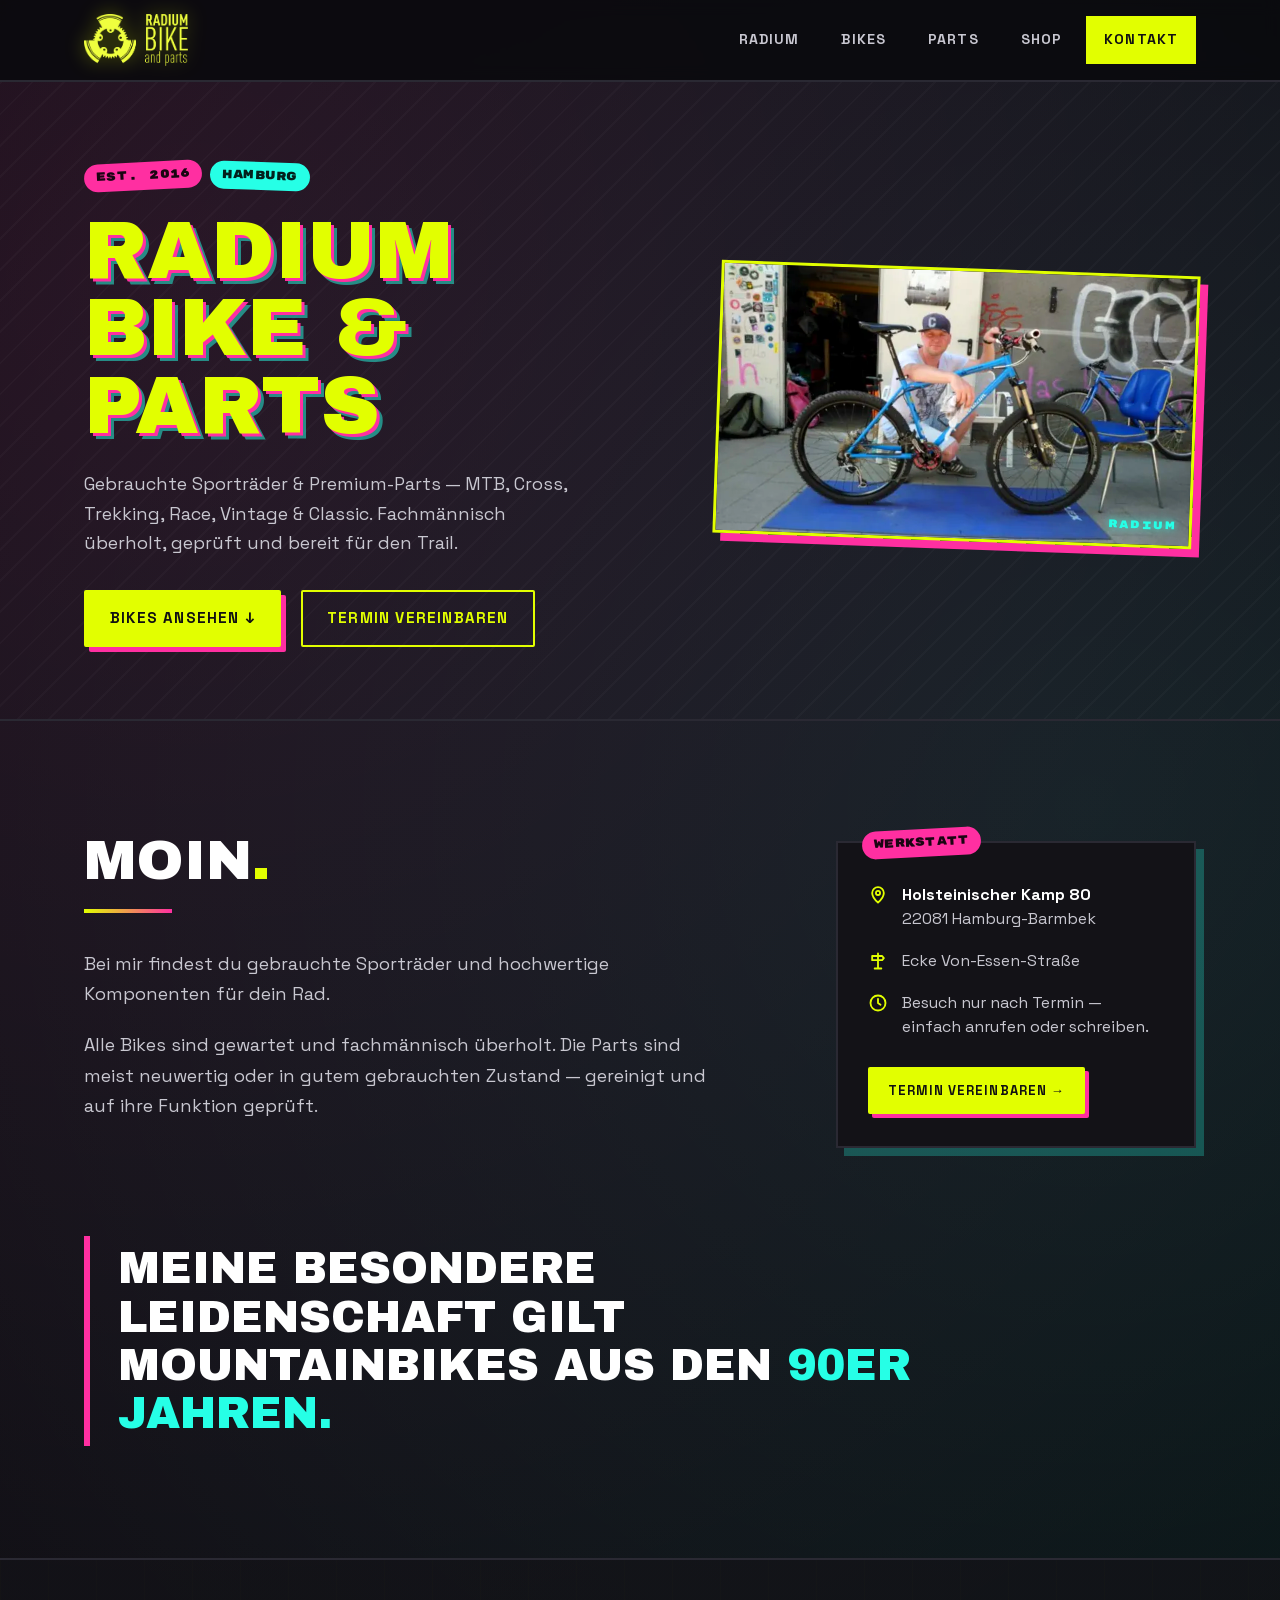
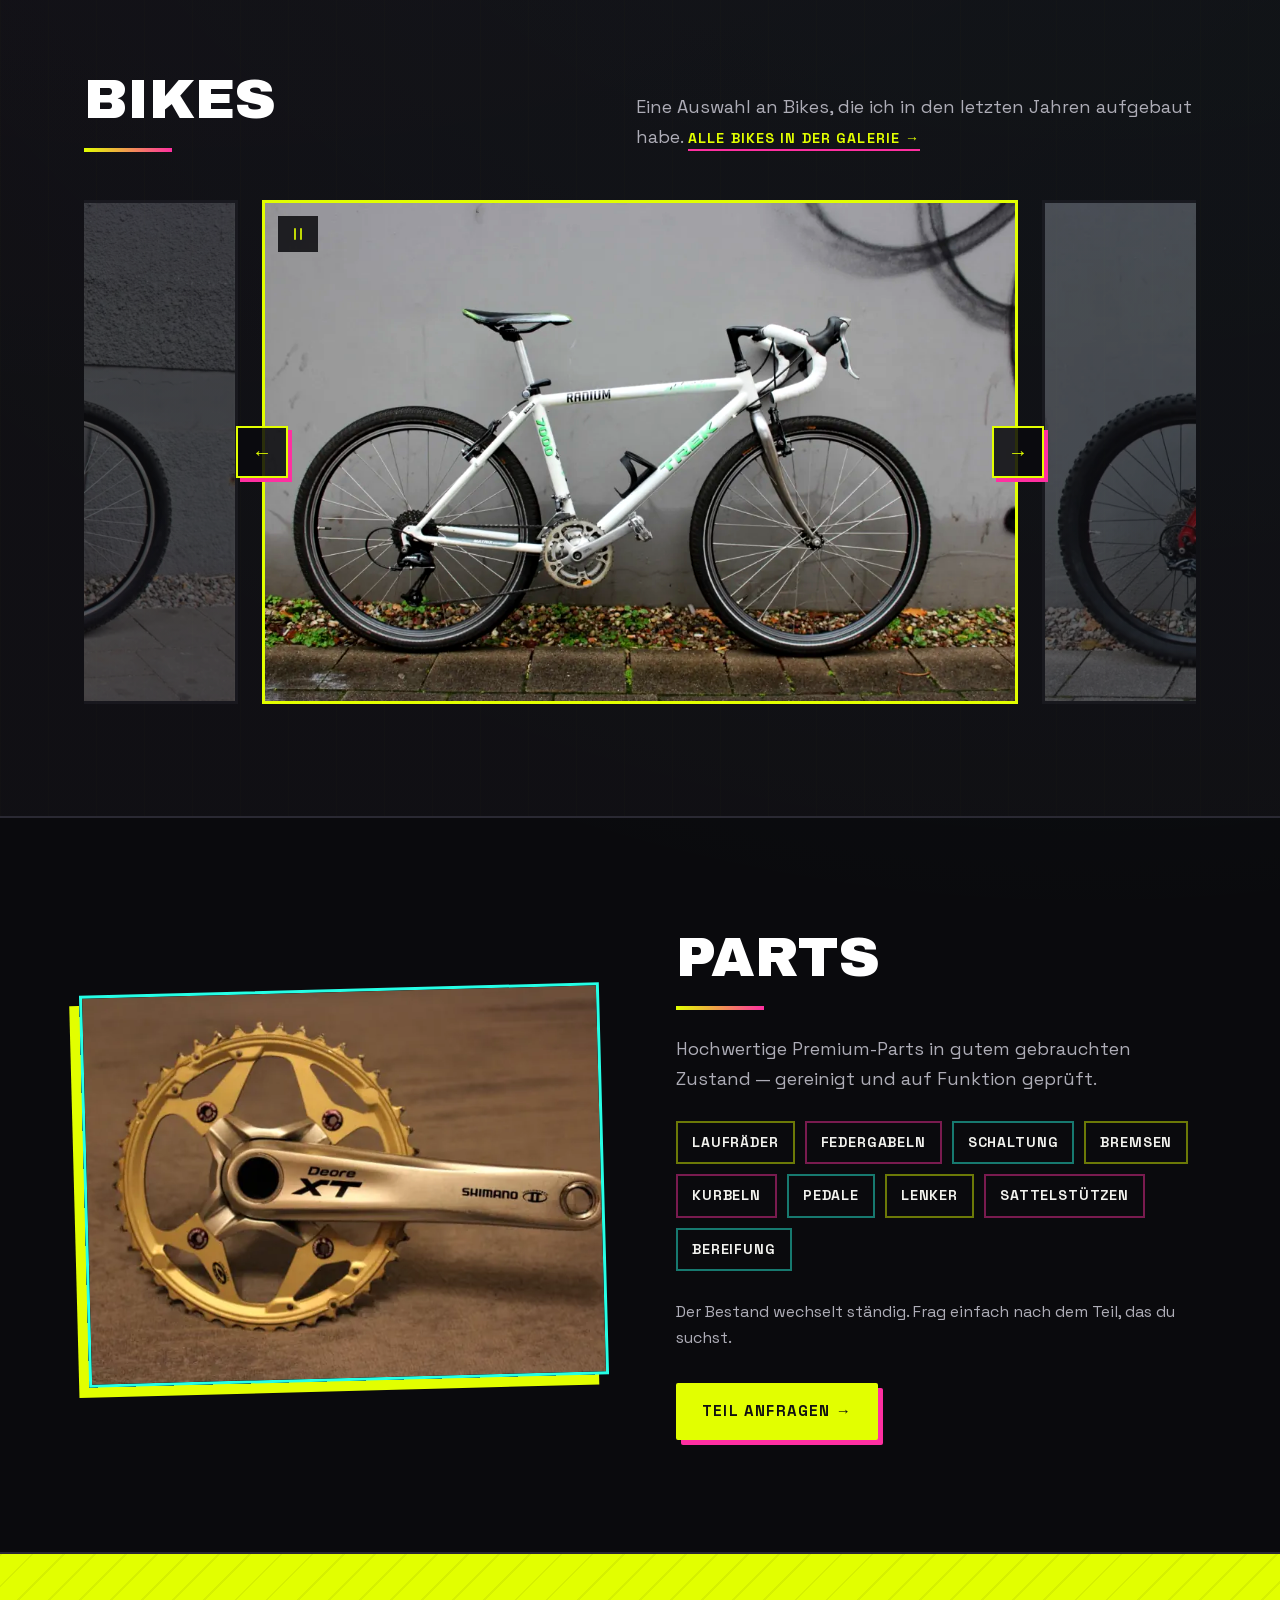
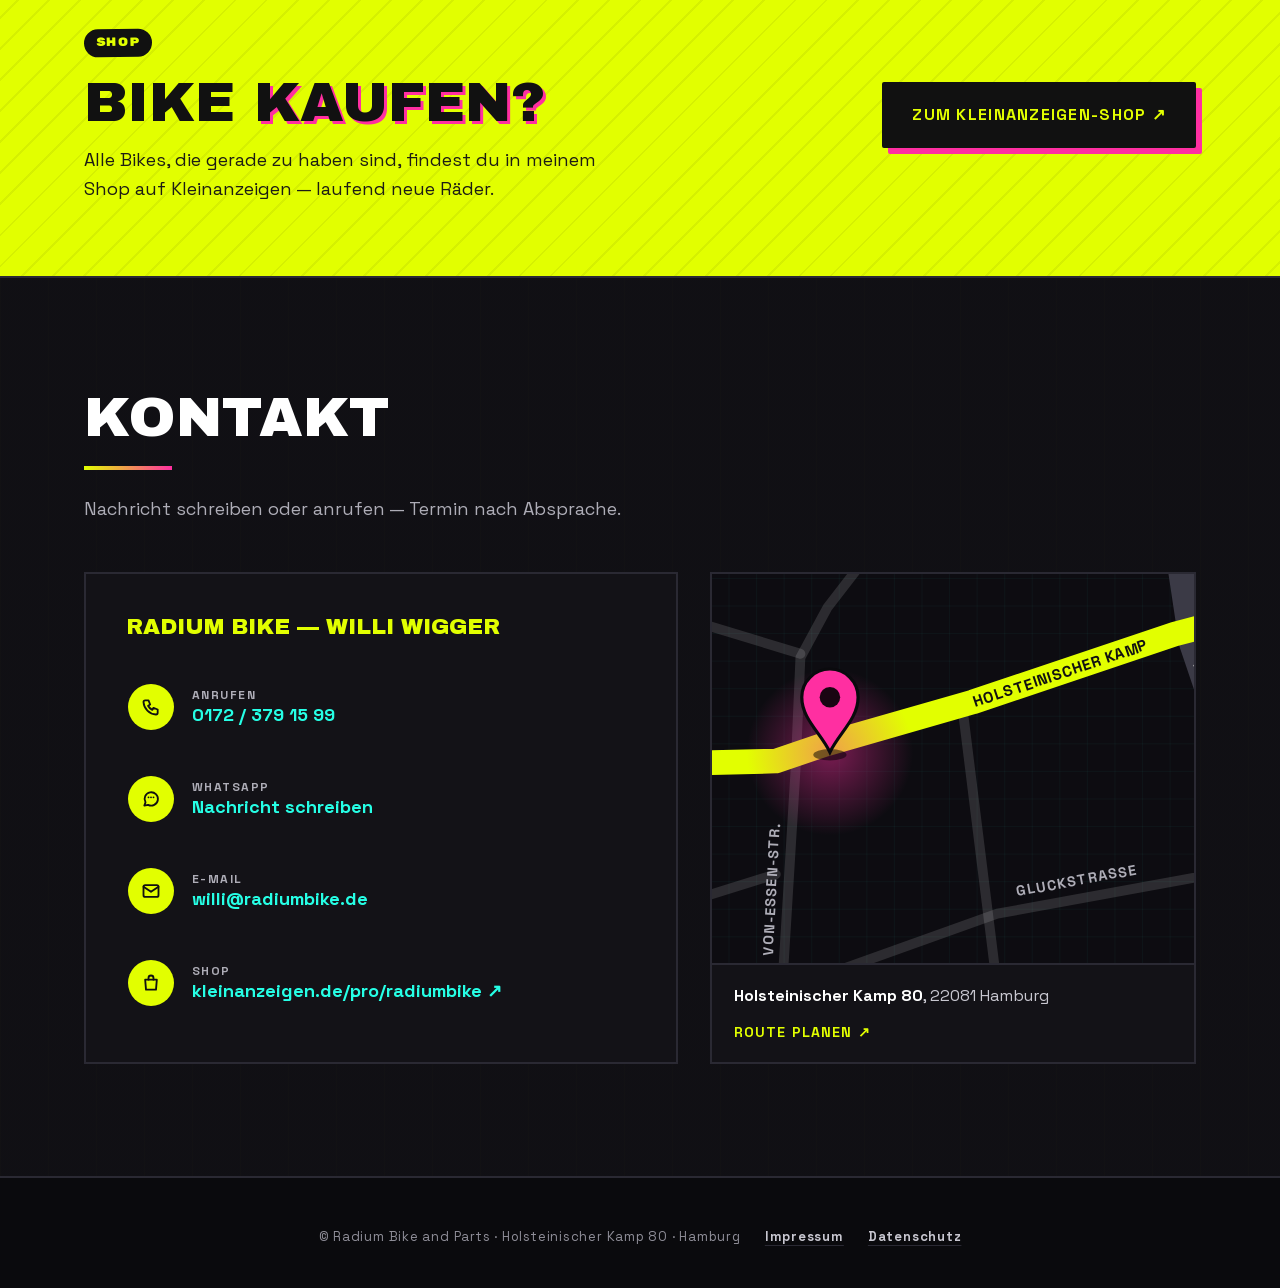
==== commit a12ce793: "Serve responsive WebP images, simplify carousel and copy - Add scripts/make_webp.sh and WebP version" ====
--- a/index.html
+++ b/index.html
@@ -35,7 +35,7 @@
         <li><a href="#bikes">Bikes</a></li>
         <li><a href="#parts">Parts</a></li>
         <li><a href="#shop">Shop</a></li>
-        <li><a href="#contact" class="nav-cta">Contact</a></li>
+        <li><a href="#contact" class="nav-cta">Kontakt</a></li>
       </ul>
     </nav>
   </div>
@@ -55,11 +55,14 @@
         <p class="lead">Gebrauchte Sporträder &amp; Premium-Parts — MTB, Cross, Trekking, Race, Vintage &amp; Classic. Fachmännisch überholt, geprüft und bereit für den Trail.</p>
         <div class="btn-row">
           <a class="btn" href="#bikes">Bikes ansehen ↓</a>
-          <a class="btn btn-ghost" href="#contact">Termin klarmachen</a>
+          <a class="btn btn-ghost" href="#contact">Termin vereinbaren</a>
         </div>
       </div>
       <div class="hero-photo">
-        <img src="assets/img/hero-willi.jpg" alt="Willi Wigger mit einem blauen Mountainbike vor seinem Workshop" width="1200" height="676">
+        <picture>
+          <source type="image/webp" sizes="(max-width:820px) 100vw, 480px" srcset="assets/img/webp/hero-willi-640.webp 640w, assets/img/webp/hero-willi-1024.webp 1024w, assets/img/webp/hero-willi-1200.webp 1200w">
+          <img src="assets/img/hero-willi.jpg" alt="Willi Wigger mit einem blauen Mountainbike vor seinem Workshop" width="1200" height="676" fetchpriority="high">
+        </picture>
       </div>
     </div>
   </section>
@@ -71,9 +74,8 @@
         <h2 class="section-title display">Moin<span class="glow">.</span></h2>
         <div class="divider"></div>
         <div class="prose">
-          <p>Ich biete euch gebrauchte Sporträder und Ersatzteile: MTB, Cross, Trekking, Race, Vintagebikes, Classicbikes, Funbikes und hochwertige Komponenten für eure Räder.</p>
-          <p>Ich kaufe und verkaufe Sporträder und Zubehör — Laufräder, Schaltungskomponenten, Bremsen sowie Kurbeln, Pedale, Lenker, Sattelstützen, Bereifung usw.</p>
-          <p>Alle Bikes sind gewartet und fachmännisch überholt. Meine Parts sind meist neuwertig oder in einem guten gebrauchten Zustand — gereinigt und auf ihre Funktionsfähigkeit überprüft.</p>
+          <p>Bei mir findest du gebrauchte Sporträder und hochwertige Komponenten für dein Rad.</p>
+          <p>Alle Bikes sind gewartet und fachmännisch überholt. Die Parts sind meist neuwertig oder in gutem gebrauchten Zustand — gereinigt und auf ihre Funktion geprüft.</p>
         </div>
       </div>
       <aside class="info-card" aria-label="Workshop">
@@ -103,32 +105,7 @@
       </div>
 
       <div class="carousel" aria-roledescription="Karussell" aria-label="Ausgewählte Builds">
-        <ul class="carousel-track" tabindex="0">
-          <li class="slide">
-            <img src="assets/img/trek-6000.jpg" alt="Trek 6000, neongelb" width="1600" height="1066">
-            <span class="slide-name">Trek 6000</span>
-          </li>
-          <li class="slide">
-            <img src="assets/img/scott-impuls.jpg" alt="Scott Impuls, pink" width="1600" height="1066" loading="lazy">
-            <span class="slide-name">Scott Impuls</span>
-          </li>
-          <li class="slide">
-            <img src="assets/img/surly-instigator.jpg" alt="Surly Instigator, rot" width="1600" height="989" loading="lazy">
-            <span class="slide-name">Surly Instigator</span>
-          </li>
-          <li class="slide">
-            <img src="assets/img/gt-zaskar.jpg" alt="GT Zaskar, custommade" width="1600" height="1066" loading="lazy">
-            <span class="slide-name">GT Zaskar</span>
-          </li>
-          <li class="slide">
-            <img src="assets/img/radium-cruiser.jpg" alt="Beach-Cruiser in Blau mit Radium-Schriftzug" width="1600" height="1066" loading="lazy">
-            <span class="slide-name">Radium Cruiser</span>
-          </li>
-          <li class="slide">
-            <img src="assets/img/trek-8000.jpg" alt="Trek 8000, lila mit weißen Reifen" width="1600" height="1066" loading="lazy">
-            <span class="slide-name">Trek 8000</span>
-          </li>
-        </ul>
+        <ul class="carousel-track" tabindex="0"></ul>
         <button class="carousel-btn prev" type="button" aria-label="Vorheriges Bike">←</button>
         <button class="carousel-btn next" type="button" aria-label="Nächstes Bike">→</button>
         <div class="carousel-status">
@@ -145,7 +122,10 @@
   <section id="parts" class="section">
     <div class="container parts-grid">
       <div class="parts-photo">
-        <img src="assets/img/parts.jpg" alt="Fahrradteile im Workshop" loading="lazy" width="1600" height="1066">
+        <picture>
+          <source type="image/webp" sizes="(max-width:600px) 100vw, (max-width:980px) 560px, 540px" srcset="assets/img/webp/parts-640.webp 640w, assets/img/webp/parts-1024.webp 1024w, assets/img/webp/parts-1600.webp 1600w">
+          <img src="assets/img/parts.jpg" alt="Fahrradteile im Workshop" loading="lazy" width="1600" height="1066">
+        </picture>
       </div>
       <div>
         <h2 class="section-title display">Parts</h2>
@@ -183,7 +163,7 @@
   <!-- CONTACT -->
   <section id="contact" class="section section-alt">
     <div class="container">
-      <h2 class="section-title display">Contact</h2>
+      <h2 class="section-title display">Kontakt</h2>
       <div class="divider"></div>
       <p class="section-sub">Nachricht schreiben oder anrufen — Termin nach Absprache.</p>
 
@@ -208,7 +188,7 @@
           </a>
         </div>
 
-        <a class="map-card" href="https://www.openstreetmap.org/search?query=Holsteinischer%20Kamp%2080%2C%2022081%20Hamburg" target="_blank" rel="noopener">
+        <a class="map-card" href="https://www.google.com/maps/search/?api=1&amp;query=Holsteinischer+Kamp+80%2C+22081+Hamburg" target="_blank" rel="noopener">
           <div class="map-art" aria-hidden="true">
             <svg class="map-svg" viewBox="330 160 1260 790" preserveAspectRatio="xMidYMid slice">
               <defs>
@@ -323,10 +303,10 @@
   }
   const picked = pool.slice(0, COUNT);
   const n = picked.length;
+  const SIZES = '(max-width:720px) 84vw, min(68vw, 760px)';
   const slideHTML = (b, clone) => `
           <li class="slide"${clone ? ' aria-hidden="true"' : ''}>
-            <img src="assets/img/${b.file}.jpg" alt="${clone ? '' : b.alt}" width="${b.w}" height="${b.h}" draggable="false">
-            <span class="slide-name">${b.name}</span>
+            ${window.radiumPicture(b, SIZES, `alt="${clone ? '' : b.alt}" loading="lazy" draggable="false"`)}
           </li>`;
   if (n) {
     track.innerHTML = [
@@ -348,6 +328,11 @@
     track.style.transition = animate ? 'transform .6s cubic-bezier(.22,.7,.2,1)' : 'none';
     track.style.transform = `translateX(${offsetFor(index) + dragX}px)`;
     slides.forEach((s, i) => s.classList.toggle('is-active', i === index));
+    // Slides are lazy; fetch the visible ones and their neighbours before they slide in
+    for (let i = index - 2; i <= index + 2; i++) {
+      const img = slides[i] && slides[i].querySelector('img');
+      if (img) img.loading = 'eager';
+    }
   }
   // After sliding onto a clone, jump (without animation) to the matching real slide
   function normalize() {
--- a/assets/css/style.css
+++ b/assets/css/style.css
@@ -34,6 +34,7 @@
 }
 a{color:inherit;text-decoration:none;}
 img{max-width:100%;height:auto;display:block;}
+picture{display:contents;}
 ul{list-style:none;margin:0;padding:0;}
 .display{font-family:'Archivo Black',sans-serif;text-transform:uppercase;font-weight:400;}
 :focus-visible{outline:3px solid var(--neon-cyan);outline-offset:3px;}
@@ -156,11 +157,6 @@
 .slide:not(.is-active){cursor:pointer;}
 .slide img{-webkit-user-drag:none;pointer-events:none;}
 .slide img{width:100%;height:100%;object-fit:cover;filter:saturate(1.1) contrast(1.05);}
-.slide-name{
-  position:absolute;left:20px;bottom:20px;background:var(--neon-yellow);color:#111;
-  font-family:'Archivo Black',sans-serif;text-transform:uppercase;font-size:clamp(16px, 2vw, 24px);
-  padding:8px 14px;transform:rotate(-2deg);box-shadow:4px 4px 0 var(--neon-pink);
-}
 .carousel-status{position:absolute;top:16px;left:calc((100% - var(--slide-w)) / 2 + 16px);z-index:2;display:flex;align-items:stretch;background:rgba(10,10,13,.85);}
 .carousel-toggle{
   width:40px;height:36px;display:flex;align-items:center;justify-content:center;cursor:pointer;
@@ -303,6 +299,8 @@
 }
 @media (max-width:820px){
   .hero{padding:48px 0 56px;}
+  .hero h1{font-size:clamp(34px, 10vw, 44px);margin-bottom:18px;}
+  .lead{font-size:17px;margin-bottom:24px;}
   .hero-grid{grid-template-columns:1fr;gap:40px;}
   .hero-photo{transform:rotate(1deg);box-shadow:7px 7px 0 var(--neon-pink);}
 }
@@ -322,8 +320,7 @@
   .section-head{margin-bottom:36px;}
   .pull{margin-top:56px;padding-left:20px;border-left-width:5px;}
   .carousel{--slide-w:84%;--slide-gap:12px;}
-  .slide-name{left:12px;bottom:12px;}
-  .gallery{grid-template-columns:repeat(2,1fr);gap:10px;}
+    .gallery{grid-template-columns:repeat(2,1fr);gap:10px;}
   .carousel-btn{width:44px;height:44px;}
   .carousel-btn.prev{left:4px;}
   .carousel-btn.next{right:4px;}
